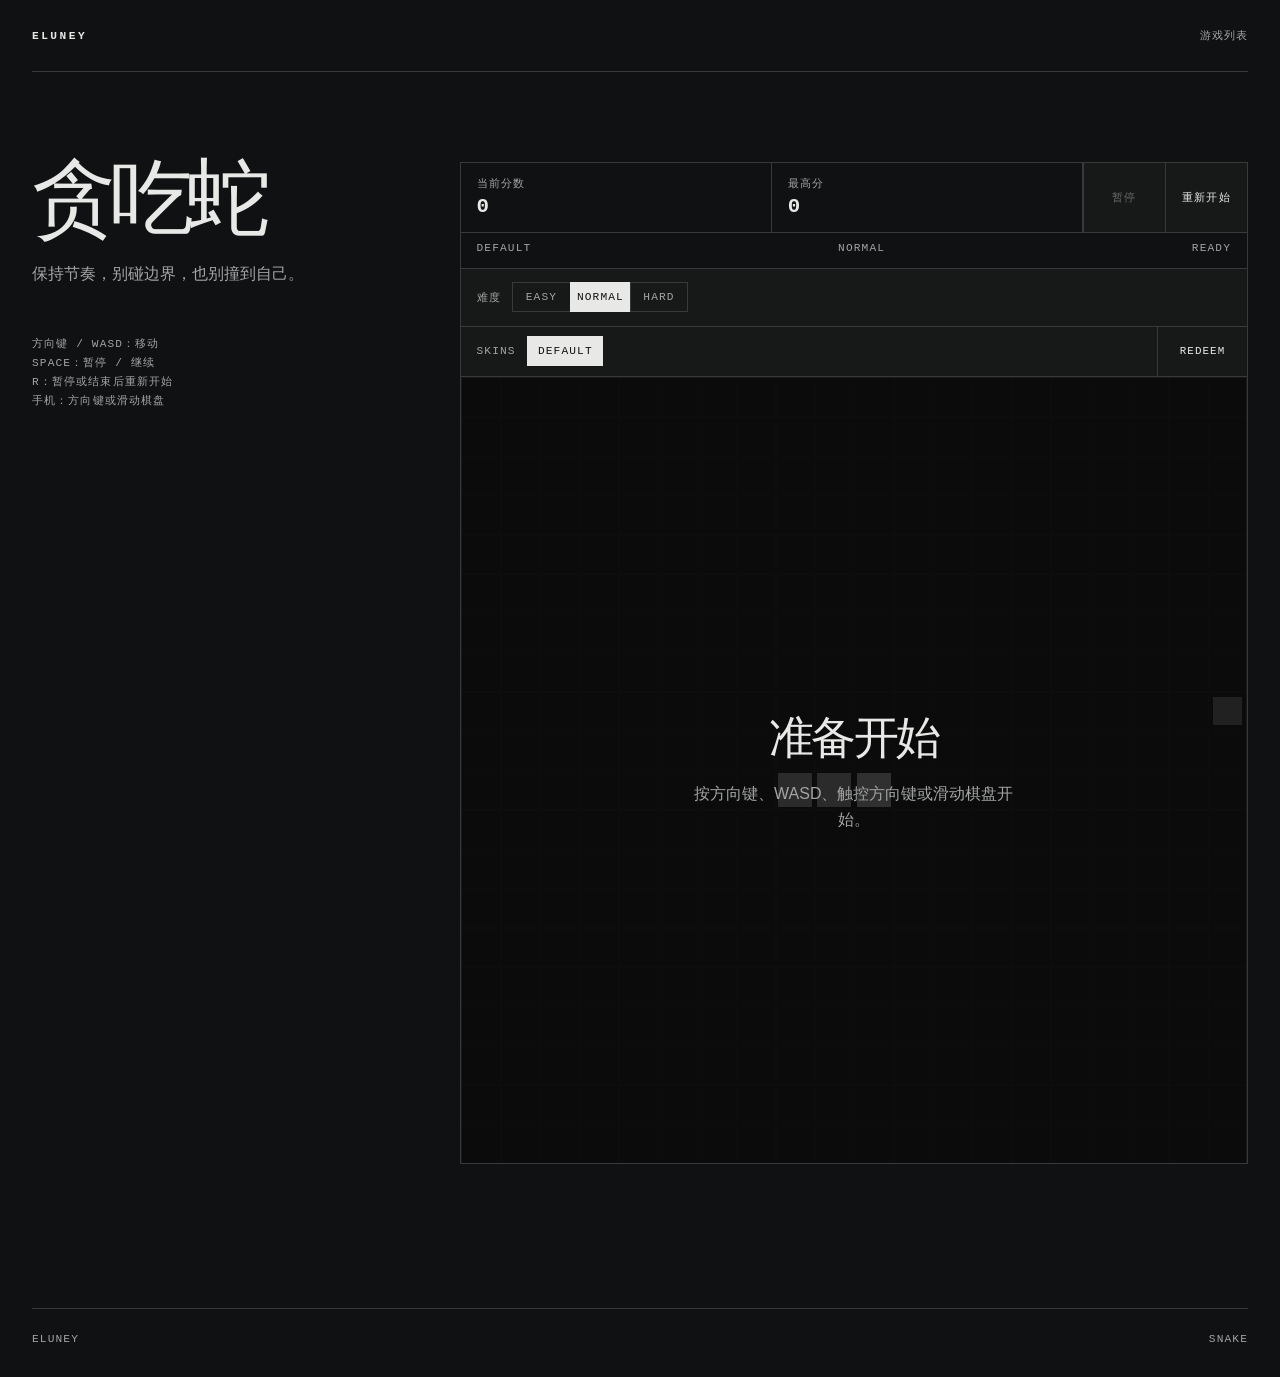
==== games/snake/index.html @ 3e884ba5 "Add Subscriber 001 snake skin" ====
<!doctype html>
<html lang="zh-CN">
<head>
  <meta charset="UTF-8">
  <meta name="viewport" content="width=device-width, initial-scale=1.0">
  <meta name="description" content="ELUNEY 的极简贪吃蛇小游戏。">
  <meta name="theme-color" content="#101112">
  <title>贪吃蛇 - ELUNEY</title>
  <link rel="stylesheet" href="./styles.css">
</head>
<body data-theme="default">
  <div class="shell"><header class="site-header"><a class="wordmark" href="/" aria-label="ELUNEY 首页">ELUNEY</a><a class="back" href="/games/">游戏列表</a></header>
    <main><section class="game-layout" aria-labelledby="game-title"><div class="intro"><h1 id="game-title">贪吃蛇</h1><p class="description">保持节奏，别碰边界，也别撞到自己。</p><p class="hint">方向键 / WASD：移动<br>Space：暂停 / 继续<br>R：暂停或结束后重新开始<br>手机：方向键或滑动棋盘</p></div>
      <div class="play-area"><div class="scoreboard" aria-label="游戏分数"><div class="stat"><span class="label">当前分数</span><strong class="value" id="score">0</strong></div><div class="stat"><span class="label">最高分</span><strong class="value" id="best-score">0</strong></div><div class="action-group"><button class="game-button" id="pause-button" type="button" disabled>暂停</button><button class="game-button" id="restart-button" type="button">重新开始</button></div></div>
        <p class="game-state" role="status" aria-live="polite"><span class="mode-status" id="mode-status" data-mode="default">Default</span><span id="world-status">Normal</span><span id="state-status">Ready</span></p>
        <div class="game-controls" aria-label="游戏设置"><div class="difficulty-group"><span class="control-label">难度</span><div class="difficulty-list" role="group" aria-label="选择难度"><button class="difficulty-button" type="button" data-difficulty="easy" aria-pressed="false">Easy</button><button class="difficulty-button" type="button" data-difficulty="normal" aria-pressed="true">Normal</button><button class="difficulty-button" type="button" data-difficulty="hard" aria-pressed="false">Hard</button></div></div><span class="status-note" id="buff-status"></span></div>
        <div class="skin-controls" aria-label="皮肤设置"><div class="skin-group"><span class="control-label">Skins</span><div class="skin-list" role="group" aria-label="选择皮肤"><button class="skin-button" type="button" data-skin="default" aria-pressed="true">Default</button><button class="skin-button" type="button" data-skin="creator" aria-pressed="false" hidden>Creator</button><button class="skin-button" type="button" data-skin="subscriber-001" aria-pressed="false" hidden>Subscriber 001</button></div></div><button class="redeem-button" id="redeem-button" type="button">Redeem</button></div>
        <div class="board-wrap" id="board-wrap"><canvas id="board" width="600" height="600" role="img" aria-label="贪吃蛇游戏区域"></canvas><div class="pause-overlay" id="pause-overlay" hidden><strong>Paused</strong><span>Space / 继续</span></div><div class="message" id="message"><div class="message-copy"><h2 class="message-title" id="message-title">准备开始</h2><p class="message-text" id="message-text">按方向键、WASD、触控方向键或滑动棋盘开始。</p><div class="game-over-stats" id="game-over-stats" hidden><div class="game-over-stat"><span>Score</span><strong id="final-score">0</strong></div><div class="game-over-stat"><span>Best</span><strong id="final-best">0</strong></div><div class="game-over-stat"><span>Length</span><strong id="final-length">3</strong></div><div class="game-over-stat"><span>Time</span><strong id="final-time">00:00</strong></div></div><p class="outside-note" id="outside-note" hidden>Outside discovered</p></div></div></div>
        <div class="touch-controls" aria-label="触控方向键"><p class="touch-title">方向控制</p><div class="direction-grid"><button class="direction up" type="button" data-direction="up" aria-label="向上">↑</button><button class="direction left" type="button" data-direction="left" aria-label="向左">←</button><button class="direction down" type="button" data-direction="down" aria-label="向下">↓</button><button class="direction right" type="button" data-direction="right" aria-label="向右">→</button></div></div>
      </div></section></main><footer class="site-footer"><p class="footer-copy">ELUNEY</p><p class="footer-copy">Snake</p></footer></div>
  <div class="modal" id="verification-modal" hidden><section class="dialog" role="dialog" aria-modal="true" aria-labelledby="verification-title"><header class="dialog-header"><p class="dialog-label">Access check</p><button class="dialog-close" id="dialog-close" type="button">关闭</button></header><div class="dialog-body"><h2 class="dialog-title" id="verification-title">验证</h2><p class="dialog-copy">输入访问口令以继续。</p><form id="verification-form"><label class="code-label" for="code-input">口令</label><input class="code-input" id="code-input" type="text" autocomplete="off" autocapitalize="off" spellcheck="false" placeholder="输入内容"><p class="dialog-error" id="dialog-error" role="alert"></p><div class="dialog-actions"><button class="dialog-button" type="submit">确认</button></div></form></div></section></div>
  <div class="modal" id="redeem-modal" hidden><section class="dialog" role="dialog" aria-modal="true" aria-labelledby="redeem-title"><header class="dialog-header"><p class="dialog-label">Redeem</p><button class="dialog-close" id="redeem-close" type="button">关闭</button></header><div class="dialog-body"><h2 class="dialog-title" id="redeem-title">兑换</h2><p class="dialog-copy">输入一段兑换内容。</p><form id="redeem-form"><label class="code-label" for="redeem-input">Code</label><input class="code-input" id="redeem-input" type="text" autocomplete="off" autocapitalize="off" spellcheck="false" placeholder="输入内容"><p class="dialog-error" id="redeem-error" role="alert"></p><div class="dialog-actions"><button class="dialog-button" type="submit">确认</button></div></form></div></section></div>
  <script type="module" src="./main.js"></script>
</body>
</html>
---- games/snake/styles.css ----
:root{color-scheme:dark;--ink:#e8e9e7;--muted:#a2a5a4;--line:#383a3a;--paper:#101112;--panel:#171919;--panel-hover:#202222;--board:#0b0c0c;--sans:"Helvetica Neue",Helvetica,Arial,"PingFang SC","Microsoft YaHei",sans-serif;--mono:"SFMono-Regular",Consolas,"Liberation Mono",monospace}
[data-theme="creator"]{--line:#4d5050;--panel:#191b1b}[data-theme="subscriber-001"]{--line:#604547;--panel:#1a1717;--panel-hover:#241b1b;--muted:#aaa1a1}[data-theme="outside"]{--line:#494c4b;--panel:#141616;--muted:#979b99}
*{box-sizing:border-box}html{background:var(--paper)}body{min-width:320px;margin:0;background:var(--paper);color:var(--ink);font-family:var(--sans);-webkit-font-smoothing:antialiased;text-rendering:optimizeLegibility}body.modal-open{overflow:hidden}button,input{font:inherit;border-radius:0}a{color:inherit;text-decoration:none}.shell{width:min(1240px,calc(100% - 64px));margin:0 auto}.site-header{display:flex;align-items:center;justify-content:space-between;height:72px;border-bottom:1px solid var(--line)}.wordmark,.back,.label,.value,.hint,.touch-title,.footer-copy,.game-state,.control-label,.difficulty-button,.game-button,.skin-button,.status-note{font-family:var(--mono);font-size:.7rem;letter-spacing:.1em;text-transform:uppercase}.wordmark{font-weight:600;letter-spacing:.22em}.back,.hint,.touch-title,.footer-copy,.label,.control-label,.status-note{color:var(--muted)}.back:hover{color:var(--ink)}button:focus-visible,input:focus-visible,a:focus-visible{outline:2px solid var(--ink);outline-offset:4px}main{padding:clamp(3.5rem,7vw,6.5rem) 0 4rem}.game-layout{display:grid;grid-template-columns:minmax(220px,.6fr) minmax(0,1.4fr);gap:clamp(2.5rem,7vw,8rem);align-items:start}.intro{position:sticky;top:2rem}h1{margin:0;font-size:clamp(3.1rem,6.6vw,6.5rem);font-weight:500;letter-spacing:-.075em;line-height:.87}.description{max-width:19rem;margin:1.6rem 0 0;color:var(--muted);font-size:1rem;line-height:1.65}.hint{max-width:22rem;margin:3rem 0 0;line-height:1.7}.play-area{min-width:0}
.scoreboard{display:grid;grid-template-columns:1fr 1fr auto;border:1px solid var(--line);border-bottom:0}.stat{min-width:0;padding:.85rem 1rem;border-right:1px solid var(--line)}.label{display:block;margin-bottom:.25rem}.value{display:block;font-size:1.3rem;font-weight:600;letter-spacing:.03em}.action-group{display:grid;grid-template-columns:repeat(2,auto)}.game-button,.skin-button{min-width:82px;border:0;border-left:1px solid var(--line);background:var(--panel);color:var(--ink);cursor:pointer;transition:background-color 160ms ease,transform 160ms ease}.game-button:hover,.direction:hover,.difficulty-button:hover:not(:disabled),.skin-button:hover:not(:disabled),.redeem-button:hover:not(:disabled){background:var(--panel-hover)}button:active:not(:disabled){transform:translateY(1px)}button:disabled{color:#686b6a;cursor:not-allowed}.game-state{display:flex;justify-content:space-between;gap:1rem;min-height:36px;margin:0;padding:.55rem 1rem;border:1px solid var(--line);border-bottom:0;color:var(--muted)}.mode-status[data-mode="cheat"],.mode-status[data-mode="creator"]{color:var(--ink)}
.mode-status[data-mode="subscriber-001"]{color:#ebc8c8}
.game-controls{display:grid;grid-template-columns:1fr auto;gap:1rem;align-items:center;min-height:58px;padding:.75rem 1rem;border:1px solid var(--line);border-bottom:0;background:var(--panel)}.difficulty-group,.skin-group{display:flex;align-items:center;gap:.7rem}.difficulty-list,.skin-list{display:flex}.difficulty-button{min-width:58px;height:30px;border:1px solid var(--line);border-right:0;background:transparent;color:var(--muted);cursor:pointer}.difficulty-button:last-child{border-right:1px solid var(--line)}.difficulty-button[aria-pressed="true"],.skin-button[aria-pressed="true"]{background:var(--ink);border-color:var(--ink);color:var(--paper)}.skin-controls{display:flex;align-items:stretch;min-height:50px;border:1px solid var(--line);border-bottom:0;background:var(--panel)}.skin-group{flex:1;padding:.6rem 1rem}.skin-button{min-width:76px;min-height:30px;border:1px solid var(--line);border-right:0;background:transparent}.skin-button:last-child{border-right:1px solid var(--line)}.redeem-button{min-width:90px;border:0;border-left:1px solid var(--line);background:var(--panel);color:var(--ink);cursor:pointer;font-family:var(--mono);font-size:.68rem;letter-spacing:.1em;text-transform:uppercase}
.board-wrap{position:relative;width:100%;overflow:hidden;border:1px solid var(--line);background:var(--board);touch-action:none}canvas{display:block;width:100%;height:auto;aspect-ratio:1;image-rendering:pixelated}.message{position:absolute;inset:0;display:grid;place-items:center;padding:2rem;background:rgb(11 12 12 / .83);text-align:center}.message[hidden],.pause-overlay[hidden],.game-over-stats[hidden]{display:none}.message-copy{max-width:20rem}.message-title{margin:0;font-size:clamp(1.7rem,4vw,2.8rem);font-weight:500;letter-spacing:-.055em}.message-text{margin:.8rem 0 0;color:var(--muted);line-height:1.6}.game-over-stats{display:grid;grid-template-columns:1fr 1fr;gap:1px;margin:1.35rem auto 0;border:1px solid var(--line);background:var(--line);text-align:left}.game-over-stat{min-width:92px;padding:.7rem .8rem;background:var(--panel)}.game-over-stat span{display:block;color:var(--muted);font-family:var(--mono);font-size:.61rem;letter-spacing:.1em;text-transform:uppercase}.game-over-stat strong{display:block;margin-top:.25rem;font-family:var(--mono);font-size:.92rem;font-weight:500;letter-spacing:.05em}.outside-note{margin:1rem 0 0;color:var(--muted);font-family:var(--mono);font-size:.62rem;letter-spacing:.1em;text-transform:uppercase}.pause-overlay{position:absolute;top:1rem;left:1rem;z-index:2;padding:.65rem .75rem;border:1px solid var(--line);background:var(--panel)}.pause-overlay strong,.pause-overlay span{display:block;font-family:var(--mono);letter-spacing:.1em;text-transform:uppercase}.pause-overlay strong{font-size:.78rem}.pause-overlay span{margin-top:.35rem;color:var(--muted);font-size:.6rem}
.touch-controls{display:grid;justify-content:center;gap:.85rem;margin-top:1.5rem}.touch-title{margin:0;text-align:center}.direction-grid{display:grid;grid-template-columns:repeat(3,58px);gap:6px}.direction{display:grid;width:58px;height:50px;place-items:center;border:1px solid var(--line);background:var(--panel);color:var(--ink);cursor:pointer;font-family:var(--mono);font-size:1.2rem;transition:background-color 160ms ease,transform 160ms ease;-webkit-tap-highlight-color:transparent}.direction.up{grid-column:2}.direction.left{grid-column:1;grid-row:2}.direction.down{grid-column:2;grid-row:2}.direction.right{grid-column:3;grid-row:2}.site-footer{display:flex;justify-content:space-between;gap:1rem;margin-top:5rem;padding:1.5rem 0 2rem;border-top:1px solid var(--line)}.footer-copy{margin:0}
.modal{position:fixed;z-index:10;inset:0;display:grid;place-items:center;padding:1.5rem;background:rgb(11 12 12 / .78);backdrop-filter:blur(5px);-webkit-backdrop-filter:blur(5px)}.modal[hidden]{display:none}.dialog{width:min(100%,430px);border:1px solid var(--ink);background:var(--panel);box-shadow:0 24px 64px rgb(0 0 0 / .32)}.dialog-header{display:flex;align-items:center;justify-content:space-between;min-height:52px;padding:0 1rem;border-bottom:1px solid var(--line)}.dialog-label,.code-label{margin:0;color:var(--muted);font-family:var(--mono);font-size:.66rem;letter-spacing:.12em;text-transform:uppercase}.dialog-close{padding:.35rem 0 .35rem .8rem;border:0;background:transparent;color:var(--muted);cursor:pointer;font-family:var(--mono);font-size:.66rem;letter-spacing:.08em;text-transform:uppercase}.dialog-close:hover{color:var(--ink)}.dialog-body{padding:1.5rem}.dialog-title{margin:0;font-size:1.55rem;font-weight:500;letter-spacing:-.05em}.dialog-copy{margin:.65rem 0 1.4rem;color:var(--muted);line-height:1.6}.code-label{display:block;margin-bottom:.55rem}.code-input{width:100%;height:46px;padding:0 .8rem;border:1px solid var(--line);background:var(--board);color:var(--ink);font-family:var(--mono);font-size:1rem}.code-input::placeholder{color:#686b6a}.dialog-error{min-height:1.25rem;margin:.6rem 0 0;color:var(--muted);font-size:.85rem}.dialog-actions{display:flex;justify-content:flex-end;margin-top:1.25rem}.dialog-button{min-width:92px;min-height:42px;border:1px solid var(--ink);background:var(--ink);color:var(--paper);cursor:pointer;font-family:var(--mono);font-size:.68rem;font-weight:600;letter-spacing:.1em;text-transform:uppercase}
@media(min-width:761px){.touch-controls{display:none}}@media(max-width:760px){.shell{width:min(100% - 32px,1240px)}.site-header{height:64px}main{padding-top:3.5rem}.game-layout{grid-template-columns:1fr;gap:2.6rem}.intro{position:static}.description{margin-top:1.25rem}.hint{margin-top:1.5rem}.stat{padding:.75rem}.action-group{grid-template-columns:1fr}.game-button{min-width:74px;min-height:38px;border-bottom:1px solid var(--line)}.game-button:last-child{border-bottom:0}.game-controls{grid-template-columns:1fr;align-items:start}.skin-controls{align-items:stretch}.skin-group{flex-wrap:wrap}.site-footer{margin-top:3.5rem}.dialog-body{padding:1.25rem}}@media(prefers-reduced-motion:reduce){button,.direction{transition:none}.modal{backdrop-filter:none;-webkit-backdrop-filter:none}}
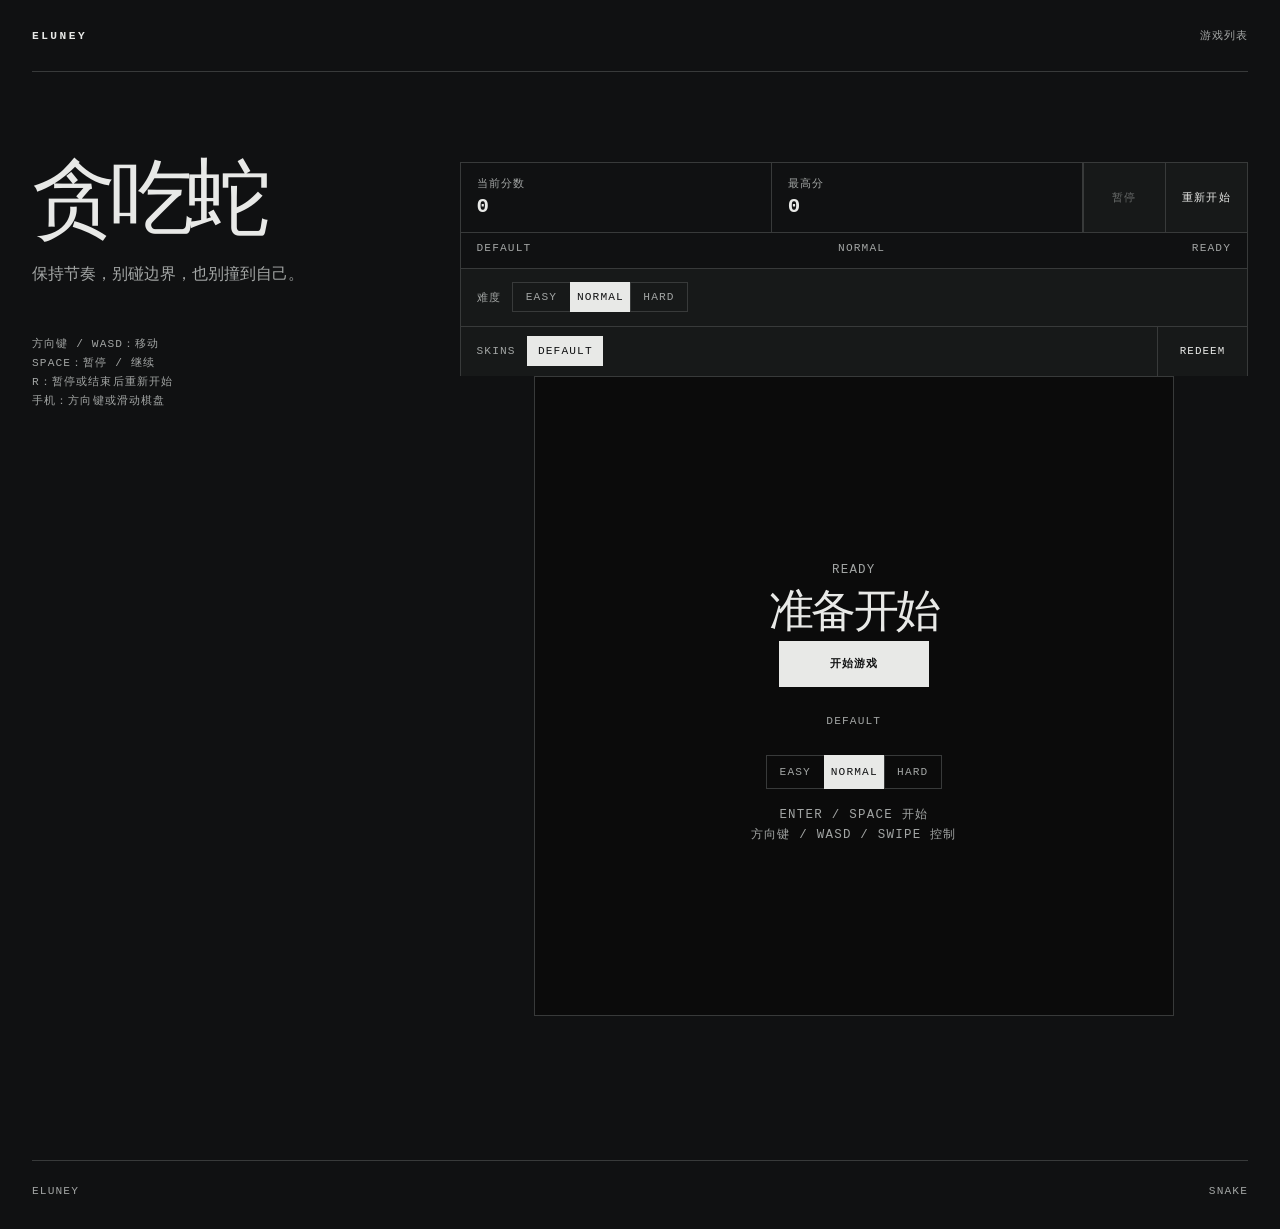
==== commit cebf6699: "Add responsive snake rendering layout" ====
--- a/games/snake/index.html
+++ b/games/snake/index.html
@@ -15,7 +15,7 @@
         <p class="game-state" role="status" aria-live="polite"><span class="mode-status" id="mode-status" data-mode="default">Default</span><span id="world-status">Normal</span><span id="state-status">Ready</span></p>
         <div class="game-controls" aria-label="游戏设置"><div class="difficulty-group"><span class="control-label">难度</span><div class="difficulty-list" role="group" aria-label="选择难度"><button class="difficulty-button" type="button" data-difficulty="easy" aria-pressed="false">Easy</button><button class="difficulty-button" type="button" data-difficulty="normal" aria-pressed="true">Normal</button><button class="difficulty-button" type="button" data-difficulty="hard" aria-pressed="false">Hard</button></div></div><span class="status-note" id="buff-status"></span></div>
         <div class="skin-controls" aria-label="皮肤设置"><div class="skin-group"><span class="control-label">Skins</span><div class="skin-list" role="group" aria-label="选择皮肤"><button class="skin-button" type="button" data-skin="default" aria-pressed="true">Default</button><button class="skin-button" type="button" data-skin="creator" aria-pressed="false" hidden>Creator</button><button class="skin-button" type="button" data-skin="subscriber-001" aria-pressed="false" hidden>Subscriber 001</button></div></div><button class="redeem-button" id="redeem-button" type="button">Redeem</button></div>
-        <div class="board-wrap" id="board-wrap"><canvas id="board" width="600" height="600" role="img" aria-label="贪吃蛇游戏区域"></canvas><div class="pause-overlay" id="pause-overlay" hidden><strong>Paused</strong><span>Space / 继续</span></div><div class="message" id="message"><div class="message-copy"><h2 class="message-title" id="message-title">准备开始</h2><p class="message-text" id="message-text">按方向键、WASD、触控方向键或滑动棋盘开始。</p><div class="game-over-stats" id="game-over-stats" hidden><div class="game-over-stat"><span>Score</span><strong id="final-score">0</strong></div><div class="game-over-stat"><span>Best</span><strong id="final-best">0</strong></div><div class="game-over-stat"><span>Length</span><strong id="final-length">3</strong></div><div class="game-over-stat"><span>Time</span><strong id="final-time">00:00</strong></div></div><p class="outside-note" id="outside-note" hidden>Outside discovered</p></div></div></div>
+        <div class="viewport-stage"><div class="board-wrap" id="board-wrap"><canvas id="board" width="600" height="600" role="img" aria-label="贪吃蛇游戏区域"></canvas><div class="start-screen" id="start-screen"><div class="start-copy"><p class="start-eyebrow">Ready</p><h2>准备开始</h2><button class="start-button" id="start-button" type="button">开始游戏</button><div class="start-skin"><img id="start-skin-preview" alt="当前皮肤预览" hidden><span class="start-skin-name" id="start-skin-name">Default</span></div><div class="start-difficulties" role="group" aria-label="开始前选择难度"><button class="difficulty-button" type="button" data-difficulty="easy">Easy</button><button class="difficulty-button" type="button" data-difficulty="normal">Normal</button><button class="difficulty-button" type="button" data-difficulty="hard">Hard</button></div><p>Enter / Space 开始<br>方向键 / WASD / Swipe 控制</p></div></div><div class="pause-overlay" id="pause-overlay" hidden><strong>Paused</strong><span>Space / 继续</span></div><div class="message" id="message" hidden><div class="message-copy"><h2 class="message-title" id="message-title">本局结束</h2><p class="message-text" id="message-text">按 R 或重新开始。</p><div class="game-over-stats" id="game-over-stats" hidden><div class="game-over-stat"><span>Score</span><strong id="final-score">0</strong></div><div class="game-over-stat"><span>Best</span><strong id="final-best">0</strong></div><div class="game-over-stat"><span>Length</span><strong id="final-length">3</strong></div><div class="game-over-stat"><span>Time</span><strong id="final-time">00:00</strong></div></div><p class="outside-note" id="outside-note" hidden>Outside discovered</p></div></div></div></div>
         <div class="touch-controls" aria-label="触控方向键"><p class="touch-title">方向控制</p><div class="direction-grid"><button class="direction up" type="button" data-direction="up" aria-label="向上">↑</button><button class="direction left" type="button" data-direction="left" aria-label="向左">←</button><button class="direction down" type="button" data-direction="down" aria-label="向下">↓</button><button class="direction right" type="button" data-direction="right" aria-label="向右">→</button></div></div>
       </div></section></main><footer class="site-footer"><p class="footer-copy">ELUNEY</p><p class="footer-copy">Snake</p></footer></div>
   <div class="modal" id="verification-modal" hidden><section class="dialog" role="dialog" aria-modal="true" aria-labelledby="verification-title"><header class="dialog-header"><p class="dialog-label">Access check</p><button class="dialog-close" id="dialog-close" type="button">关闭</button></header><div class="dialog-body"><h2 class="dialog-title" id="verification-title">验证</h2><p class="dialog-copy">输入访问口令以继续。</p><form id="verification-form"><label class="code-label" for="code-input">口令</label><input class="code-input" id="code-input" type="text" autocomplete="off" autocapitalize="off" spellcheck="false" placeholder="输入内容"><p class="dialog-error" id="dialog-error" role="alert"></p><div class="dialog-actions"><button class="dialog-button" type="submit">确认</button></div></form></div></section></div>
--- a/games/snake/styles.css
+++ b/games/snake/styles.css
@@ -4,7 +4,7 @@
 .scoreboard{display:grid;grid-template-columns:1fr 1fr auto;border:1px solid var(--line);border-bottom:0}.stat{min-width:0;padding:.85rem 1rem;border-right:1px solid var(--line)}.label{display:block;margin-bottom:.25rem}.value{display:block;font-size:1.3rem;font-weight:600;letter-spacing:.03em}.action-group{display:grid;grid-template-columns:repeat(2,auto)}.game-button,.skin-button{min-width:82px;border:0;border-left:1px solid var(--line);background:var(--panel);color:var(--ink);cursor:pointer;transition:background-color 160ms ease,transform 160ms ease}.game-button:hover,.direction:hover,.difficulty-button:hover:not(:disabled),.skin-button:hover:not(:disabled),.redeem-button:hover:not(:disabled){background:var(--panel-hover)}button:active:not(:disabled){transform:translateY(1px)}button:disabled{color:#686b6a;cursor:not-allowed}.game-state{display:flex;justify-content:space-between;gap:1rem;min-height:36px;margin:0;padding:.55rem 1rem;border:1px solid var(--line);border-bottom:0;color:var(--muted)}.mode-status[data-mode="cheat"],.mode-status[data-mode="creator"]{color:var(--ink)}
 .mode-status[data-mode="subscriber-001"]{color:#ebc8c8}
 .game-controls{display:grid;grid-template-columns:1fr auto;gap:1rem;align-items:center;min-height:58px;padding:.75rem 1rem;border:1px solid var(--line);border-bottom:0;background:var(--panel)}.difficulty-group,.skin-group{display:flex;align-items:center;gap:.7rem}.difficulty-list,.skin-list{display:flex}.difficulty-button{min-width:58px;height:30px;border:1px solid var(--line);border-right:0;background:transparent;color:var(--muted);cursor:pointer}.difficulty-button:last-child{border-right:1px solid var(--line)}.difficulty-button[aria-pressed="true"],.skin-button[aria-pressed="true"]{background:var(--ink);border-color:var(--ink);color:var(--paper)}.skin-controls{display:flex;align-items:stretch;min-height:50px;border:1px solid var(--line);border-bottom:0;background:var(--panel)}.skin-group{flex:1;padding:.6rem 1rem}.skin-button{min-width:76px;min-height:30px;border:1px solid var(--line);border-right:0;background:transparent}.skin-button:last-child{border-right:1px solid var(--line)}.redeem-button{min-width:90px;border:0;border-left:1px solid var(--line);background:var(--panel);color:var(--ink);cursor:pointer;font-family:var(--mono);font-size:.68rem;letter-spacing:.1em;text-transform:uppercase}
-.board-wrap{position:relative;width:100%;overflow:hidden;border:1px solid var(--line);background:var(--board);touch-action:none}canvas{display:block;width:100%;height:auto;aspect-ratio:1;image-rendering:pixelated}.message{position:absolute;inset:0;display:grid;place-items:center;padding:2rem;background:rgb(11 12 12 / .83);text-align:center}.message[hidden],.pause-overlay[hidden],.game-over-stats[hidden]{display:none}.message-copy{max-width:20rem}.message-title{margin:0;font-size:clamp(1.7rem,4vw,2.8rem);font-weight:500;letter-spacing:-.055em}.message-text{margin:.8rem 0 0;color:var(--muted);line-height:1.6}.game-over-stats{display:grid;grid-template-columns:1fr 1fr;gap:1px;margin:1.35rem auto 0;border:1px solid var(--line);background:var(--line);text-align:left}.game-over-stat{min-width:92px;padding:.7rem .8rem;background:var(--panel)}.game-over-stat span{display:block;color:var(--muted);font-family:var(--mono);font-size:.61rem;letter-spacing:.1em;text-transform:uppercase}.game-over-stat strong{display:block;margin-top:.25rem;font-family:var(--mono);font-size:.92rem;font-weight:500;letter-spacing:.05em}.outside-note{margin:1rem 0 0;color:var(--muted);font-family:var(--mono);font-size:.62rem;letter-spacing:.1em;text-transform:uppercase}.pause-overlay{position:absolute;top:1rem;left:1rem;z-index:2;padding:.65rem .75rem;border:1px solid var(--line);background:var(--panel)}.pause-overlay strong,.pause-overlay span{display:block;font-family:var(--mono);letter-spacing:.1em;text-transform:uppercase}.pause-overlay strong{font-size:.78rem}.pause-overlay span{margin-top:.35rem;color:var(--muted);font-size:.6rem}
+.viewport-stage{display:flex;justify-content:center;max-width:100%}.board-wrap{position:relative;width:100%;max-width:100%;overflow:hidden;border:1px solid var(--line);background:var(--board);touch-action:none}canvas{display:block;width:100%;height:auto;aspect-ratio:auto;image-rendering:auto}.start-screen,.message{position:absolute;inset:0;display:grid;place-items:center;padding:2rem;background:rgb(11 12 12 / .83);text-align:center}.start-screen[hidden],.message[hidden],.pause-overlay[hidden],.game-over-stats[hidden]{display:none}.start-copy,.message-copy{max-width:20rem}.start-eyebrow,.start-skin-name,.start-copy p{font-family:var(--mono);letter-spacing:.1em;text-transform:uppercase}.start-eyebrow{margin:0 0 .8rem;color:var(--muted);font-size:.66rem}.start-copy h2,.message-title{margin:0;font-size:clamp(1.7rem,4vw,2.8rem);font-weight:500;letter-spacing:-.055em}.start-skin{display:flex;align-items:center;justify-content:center;gap:.7rem;min-height:36px;margin:1rem 0;color:var(--muted)}.start-skin img{width:38px;height:38px;object-fit:contain}.start-skin-name{font-size:.7rem}.start-difficulties{display:flex;justify-content:center;margin:0 0 1rem}.start-difficulties .difficulty-button{height:34px}.start-button{min-width:150px;min-height:46px;border:1px solid var(--ink);background:var(--ink);color:var(--paper);cursor:pointer;font-family:var(--mono);font-size:.7rem;font-weight:600;letter-spacing:.1em;text-transform:uppercase}.start-copy p,.message-text{margin:.9rem 0 0;color:var(--muted);line-height:1.65;font-size:.78rem}.game-over-stats{display:grid;grid-template-columns:1fr 1fr;gap:1px;margin:1.35rem auto 0;border:1px solid var(--line);background:var(--line);text-align:left}.game-over-stat{min-width:92px;padding:.7rem .8rem;background:var(--panel)}.game-over-stat span{display:block;color:var(--muted);font-family:var(--mono);font-size:.61rem;letter-spacing:.1em;text-transform:uppercase}.game-over-stat strong{display:block;margin-top:.25rem;font-family:var(--mono);font-size:.92rem;font-weight:500;letter-spacing:.05em}.outside-note{margin:1rem 0 0;color:var(--muted);font-family:var(--mono);font-size:.62rem;letter-spacing:.1em;text-transform:uppercase}.pause-overlay{position:absolute;top:1rem;left:1rem;z-index:2;padding:.65rem .75rem;border:1px solid var(--line);background:var(--panel)}.pause-overlay strong,.pause-overlay span{display:block;font-family:var(--mono);letter-spacing:.1em;text-transform:uppercase}.pause-overlay strong{font-size:.78rem}.pause-overlay span{margin-top:.35rem;color:var(--muted);font-size:.6rem}
 .touch-controls{display:grid;justify-content:center;gap:.85rem;margin-top:1.5rem}.touch-title{margin:0;text-align:center}.direction-grid{display:grid;grid-template-columns:repeat(3,58px);gap:6px}.direction{display:grid;width:58px;height:50px;place-items:center;border:1px solid var(--line);background:var(--panel);color:var(--ink);cursor:pointer;font-family:var(--mono);font-size:1.2rem;transition:background-color 160ms ease,transform 160ms ease;-webkit-tap-highlight-color:transparent}.direction.up{grid-column:2}.direction.left{grid-column:1;grid-row:2}.direction.down{grid-column:2;grid-row:2}.direction.right{grid-column:3;grid-row:2}.site-footer{display:flex;justify-content:space-between;gap:1rem;margin-top:5rem;padding:1.5rem 0 2rem;border-top:1px solid var(--line)}.footer-copy{margin:0}
 .modal{position:fixed;z-index:10;inset:0;display:grid;place-items:center;padding:1.5rem;background:rgb(11 12 12 / .78);backdrop-filter:blur(5px);-webkit-backdrop-filter:blur(5px)}.modal[hidden]{display:none}.dialog{width:min(100%,430px);border:1px solid var(--ink);background:var(--panel);box-shadow:0 24px 64px rgb(0 0 0 / .32)}.dialog-header{display:flex;align-items:center;justify-content:space-between;min-height:52px;padding:0 1rem;border-bottom:1px solid var(--line)}.dialog-label,.code-label{margin:0;color:var(--muted);font-family:var(--mono);font-size:.66rem;letter-spacing:.12em;text-transform:uppercase}.dialog-close{padding:.35rem 0 .35rem .8rem;border:0;background:transparent;color:var(--muted);cursor:pointer;font-family:var(--mono);font-size:.66rem;letter-spacing:.08em;text-transform:uppercase}.dialog-close:hover{color:var(--ink)}.dialog-body{padding:1.5rem}.dialog-title{margin:0;font-size:1.55rem;font-weight:500;letter-spacing:-.05em}.dialog-copy{margin:.65rem 0 1.4rem;color:var(--muted);line-height:1.6}.code-label{display:block;margin-bottom:.55rem}.code-input{width:100%;height:46px;padding:0 .8rem;border:1px solid var(--line);background:var(--board);color:var(--ink);font-family:var(--mono);font-size:1rem}.code-input::placeholder{color:#686b6a}.dialog-error{min-height:1.25rem;margin:.6rem 0 0;color:var(--muted);font-size:.85rem}.dialog-actions{display:flex;justify-content:flex-end;margin-top:1.25rem}.dialog-button{min-width:92px;min-height:42px;border:1px solid var(--ink);background:var(--ink);color:var(--paper);cursor:pointer;font-family:var(--mono);font-size:.68rem;font-weight:600;letter-spacing:.1em;text-transform:uppercase}
 @media(min-width:761px){.touch-controls{display:none}}@media(max-width:760px){.shell{width:min(100% - 32px,1240px)}.site-header{height:64px}main{padding-top:3.5rem}.game-layout{grid-template-columns:1fr;gap:2.6rem}.intro{position:static}.description{margin-top:1.25rem}.hint{margin-top:1.5rem}.stat{padding:.75rem}.action-group{grid-template-columns:1fr}.game-button{min-width:74px;min-height:38px;border-bottom:1px solid var(--line)}.game-button:last-child{border-bottom:0}.game-controls{grid-template-columns:1fr;align-items:start}.skin-controls{align-items:stretch}.skin-group{flex-wrap:wrap}.site-footer{margin-top:3.5rem}.dialog-body{padding:1.25rem}}@media(prefers-reduced-motion:reduce){button,.direction{transition:none}.modal{backdrop-filter:none;-webkit-backdrop-filter:none}}
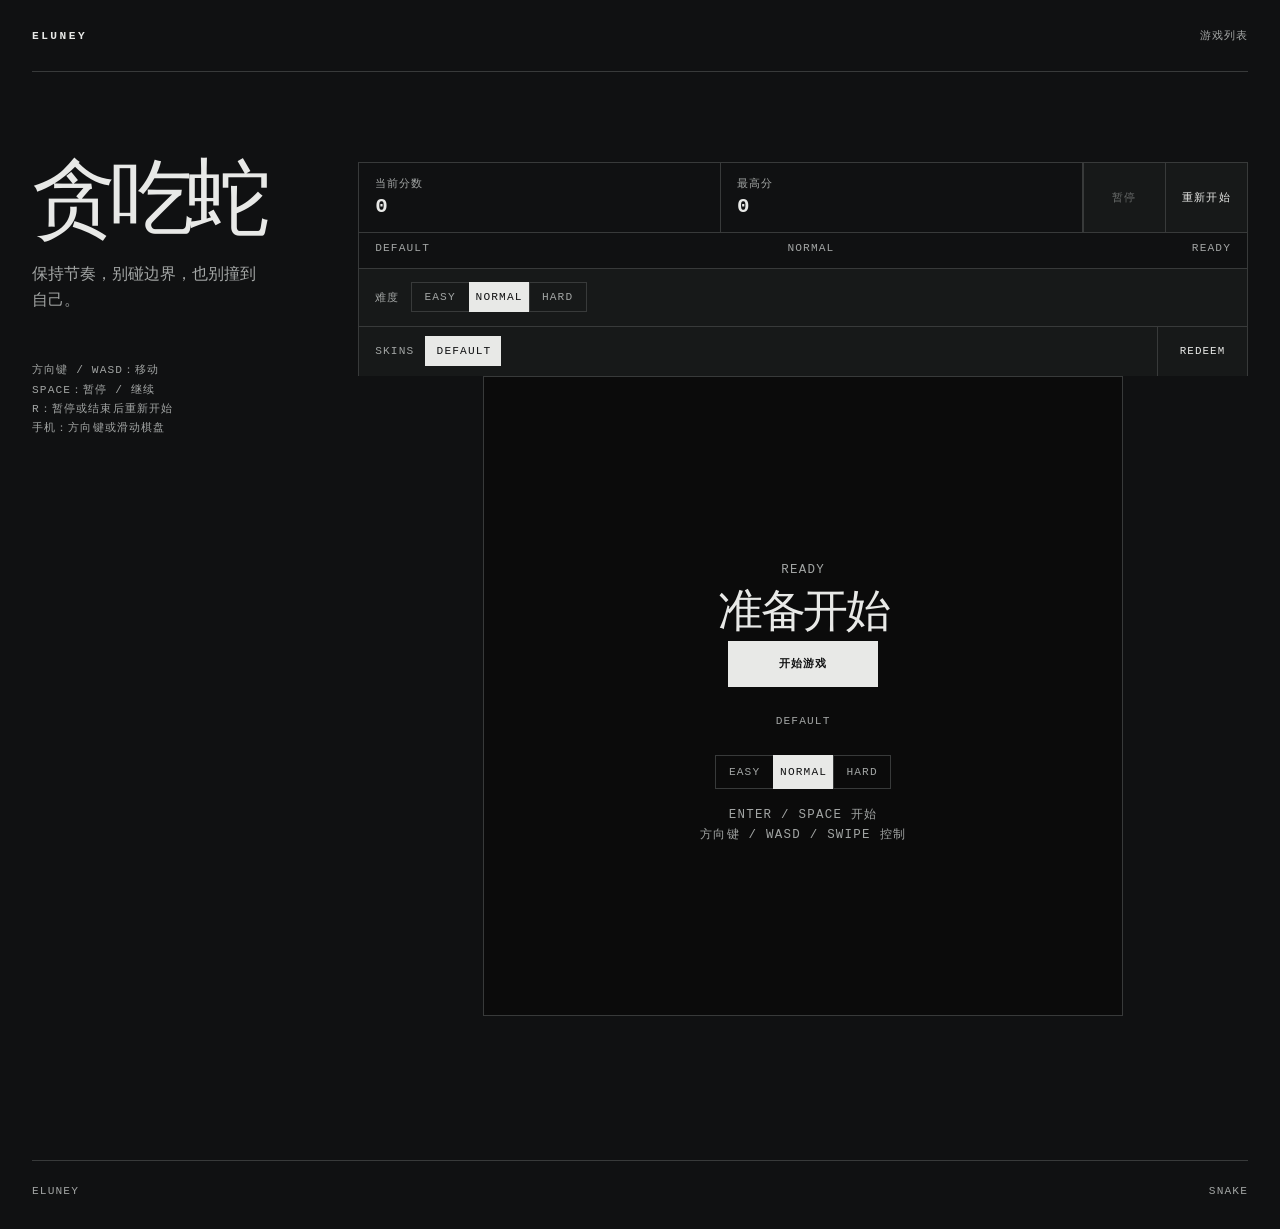
==== commit a4c9251e: "Refine snake input, rendering and mobile controls" ====
--- a/games/snake/index.html
+++ b/games/snake/index.html
@@ -7,6 +7,7 @@
   <meta name="theme-color" content="#101112">
   <title>贪吃蛇 - ELUNEY</title>
   <link rel="stylesheet" href="./styles.css">
+  <link rel="stylesheet" href="./refinements.css">
 </head>
 <body data-theme="default">
   <div class="shell"><header class="site-header"><a class="wordmark" href="/" aria-label="ELUNEY 首页">ELUNEY</a><a class="back" href="/games/">游戏列表</a></header>
@@ -16,7 +17,7 @@
         <div class="game-controls" aria-label="游戏设置"><div class="difficulty-group"><span class="control-label">难度</span><div class="difficulty-list" role="group" aria-label="选择难度"><button class="difficulty-button" type="button" data-difficulty="easy" aria-pressed="false">Easy</button><button class="difficulty-button" type="button" data-difficulty="normal" aria-pressed="true">Normal</button><button class="difficulty-button" type="button" data-difficulty="hard" aria-pressed="false">Hard</button></div></div><span class="status-note" id="buff-status"></span></div>
         <div class="skin-controls" aria-label="皮肤设置"><div class="skin-group"><span class="control-label">Skins</span><div class="skin-list" role="group" aria-label="选择皮肤"><button class="skin-button" type="button" data-skin="default" aria-pressed="true">Default</button><button class="skin-button" type="button" data-skin="creator" aria-pressed="false" hidden>Creator</button><button class="skin-button" type="button" data-skin="subscriber-001" aria-pressed="false" hidden>Subscriber 001</button></div></div><button class="redeem-button" id="redeem-button" type="button">Redeem</button></div>
         <div class="viewport-stage"><div class="board-wrap" id="board-wrap"><canvas id="board" width="600" height="600" role="img" aria-label="贪吃蛇游戏区域"></canvas><div class="start-screen" id="start-screen"><div class="start-copy"><p class="start-eyebrow">Ready</p><h2>准备开始</h2><button class="start-button" id="start-button" type="button">开始游戏</button><div class="start-skin"><img id="start-skin-preview" alt="当前皮肤预览" hidden><span class="start-skin-name" id="start-skin-name">Default</span></div><div class="start-difficulties" role="group" aria-label="开始前选择难度"><button class="difficulty-button" type="button" data-difficulty="easy">Easy</button><button class="difficulty-button" type="button" data-difficulty="normal">Normal</button><button class="difficulty-button" type="button" data-difficulty="hard">Hard</button></div><p>Enter / Space 开始<br>方向键 / WASD / Swipe 控制</p></div></div><div class="pause-overlay" id="pause-overlay" hidden><strong>Paused</strong><span>Space / 继续</span></div><div class="message" id="message" hidden><div class="message-copy"><h2 class="message-title" id="message-title">本局结束</h2><p class="message-text" id="message-text">按 R 或重新开始。</p><div class="game-over-stats" id="game-over-stats" hidden><div class="game-over-stat"><span>Score</span><strong id="final-score">0</strong></div><div class="game-over-stat"><span>Best</span><strong id="final-best">0</strong></div><div class="game-over-stat"><span>Length</span><strong id="final-length">3</strong></div><div class="game-over-stat"><span>Time</span><strong id="final-time">00:00</strong></div></div><p class="outside-note" id="outside-note" hidden>Outside discovered</p></div></div></div></div>
-        <div class="touch-controls" aria-label="触控方向键"><p class="touch-title">方向控制</p><div class="direction-grid"><button class="direction up" type="button" data-direction="up" aria-label="向上">↑</button><button class="direction left" type="button" data-direction="left" aria-label="向左">←</button><button class="direction down" type="button" data-direction="down" aria-label="向下">↓</button><button class="direction right" type="button" data-direction="right" aria-label="向右">→</button></div></div>
+        <div class="touch-controls" aria-label="触控控制器"><div class="direction-grid"><button class="direction up" type="button" data-direction="up" aria-label="向上">↑</button><button class="direction left" type="button" data-direction="left" aria-label="向左">←</button><button class="direction down" type="button" data-direction="down" aria-label="向下">↓</button><button class="direction right" type="button" data-direction="right" aria-label="向右">→</button></div><div class="skill-controls"><button class="skill-button" type="button" data-skill="SKILL_B"><span>BRAKE</span><strong id="brake-status">READY</strong></button><button class="skill-button" type="button" data-skill="SKILL_A"><span>BOOST</span><strong id="boost-status">READY</strong></button></div></div>
       </div></section></main><footer class="site-footer"><p class="footer-copy">ELUNEY</p><p class="footer-copy">Snake</p></footer></div>
   <div class="modal" id="verification-modal" hidden><section class="dialog" role="dialog" aria-modal="true" aria-labelledby="verification-title"><header class="dialog-header"><p class="dialog-label">Access check</p><button class="dialog-close" id="dialog-close" type="button">关闭</button></header><div class="dialog-body"><h2 class="dialog-title" id="verification-title">验证</h2><p class="dialog-copy">输入访问口令以继续。</p><form id="verification-form"><label class="code-label" for="code-input">口令</label><input class="code-input" id="code-input" type="text" autocomplete="off" autocapitalize="off" spellcheck="false" placeholder="输入内容"><p class="dialog-error" id="dialog-error" role="alert"></p><div class="dialog-actions"><button class="dialog-button" type="submit">确认</button></div></form></div></section></div>
   <div class="modal" id="redeem-modal" hidden><section class="dialog" role="dialog" aria-modal="true" aria-labelledby="redeem-title"><header class="dialog-header"><p class="dialog-label">Redeem</p><button class="dialog-close" id="redeem-close" type="button">关闭</button></header><div class="dialog-body"><h2 class="dialog-title" id="redeem-title">兑换</h2><p class="dialog-copy">输入一段兑换内容。</p><form id="redeem-form"><label class="code-label" for="redeem-input">Code</label><input class="code-input" id="redeem-input" type="text" autocomplete="off" autocapitalize="off" spellcheck="false" placeholder="输入内容"><p class="dialog-error" id="redeem-error" role="alert"></p><div class="dialog-actions"><button class="dialog-button" type="submit">确认</button></div></form></div></section></div>
--- a/games/snake/refinements.css
+++ b/games/snake/refinements.css
@@ -0,0 +1,6 @@
+/* Local controls and viewport refinements. */
+.game-layout{grid-template-columns:minmax(190px,.42fr) minmax(0,1.58fr)}
+.pause-overlay{top:50%;left:50%;z-index:3;min-width:150px;padding:.8rem 1rem;text-align:center;transform:translate(-50%,-50%)}
+.touch-controls{grid-template-columns:minmax(174px,1fr) minmax(150px,1fr);align-items:center;justify-items:start;margin-top:1.5rem}.skill-controls{display:flex;justify-content:flex-end;gap:1rem;width:100%}.skill-button{display:grid;width:72px;height:72px;place-content:center;gap:.28rem;border:1px solid var(--line);border-radius:50%;background:var(--panel);color:var(--ink);cursor:pointer;font-family:var(--mono);font-size:.58rem;letter-spacing:.08em;text-align:center;text-transform:uppercase;-webkit-tap-highlight-color:transparent}.skill-button strong{font-size:.58rem;font-weight:500}.skill-button[data-state="active"]{border-color:var(--ink);background:var(--panel-hover)}.skill-button[data-state="cooldown"]{color:var(--muted)}
+@media(max-width:1000px){.game-layout{grid-template-columns:1fr;gap:2.8rem}.intro{position:static}.description{max-width:32rem}.hint{max-width:32rem;margin-top:1.75rem}}
+@media(max-width:760px){.shell{width:min(calc(100% - 32px),1240px)}.touch-controls{grid-template-columns:1fr 1fr;gap:.55rem}.direction-grid{grid-template-columns:repeat(3,52px)}.direction{width:52px;height:48px}.skill-controls{gap:.65rem}.skill-button{width:64px;height:64px}.pause-overlay{min-width:136px}.scoreboard{grid-template-columns:1fr 1fr auto}}
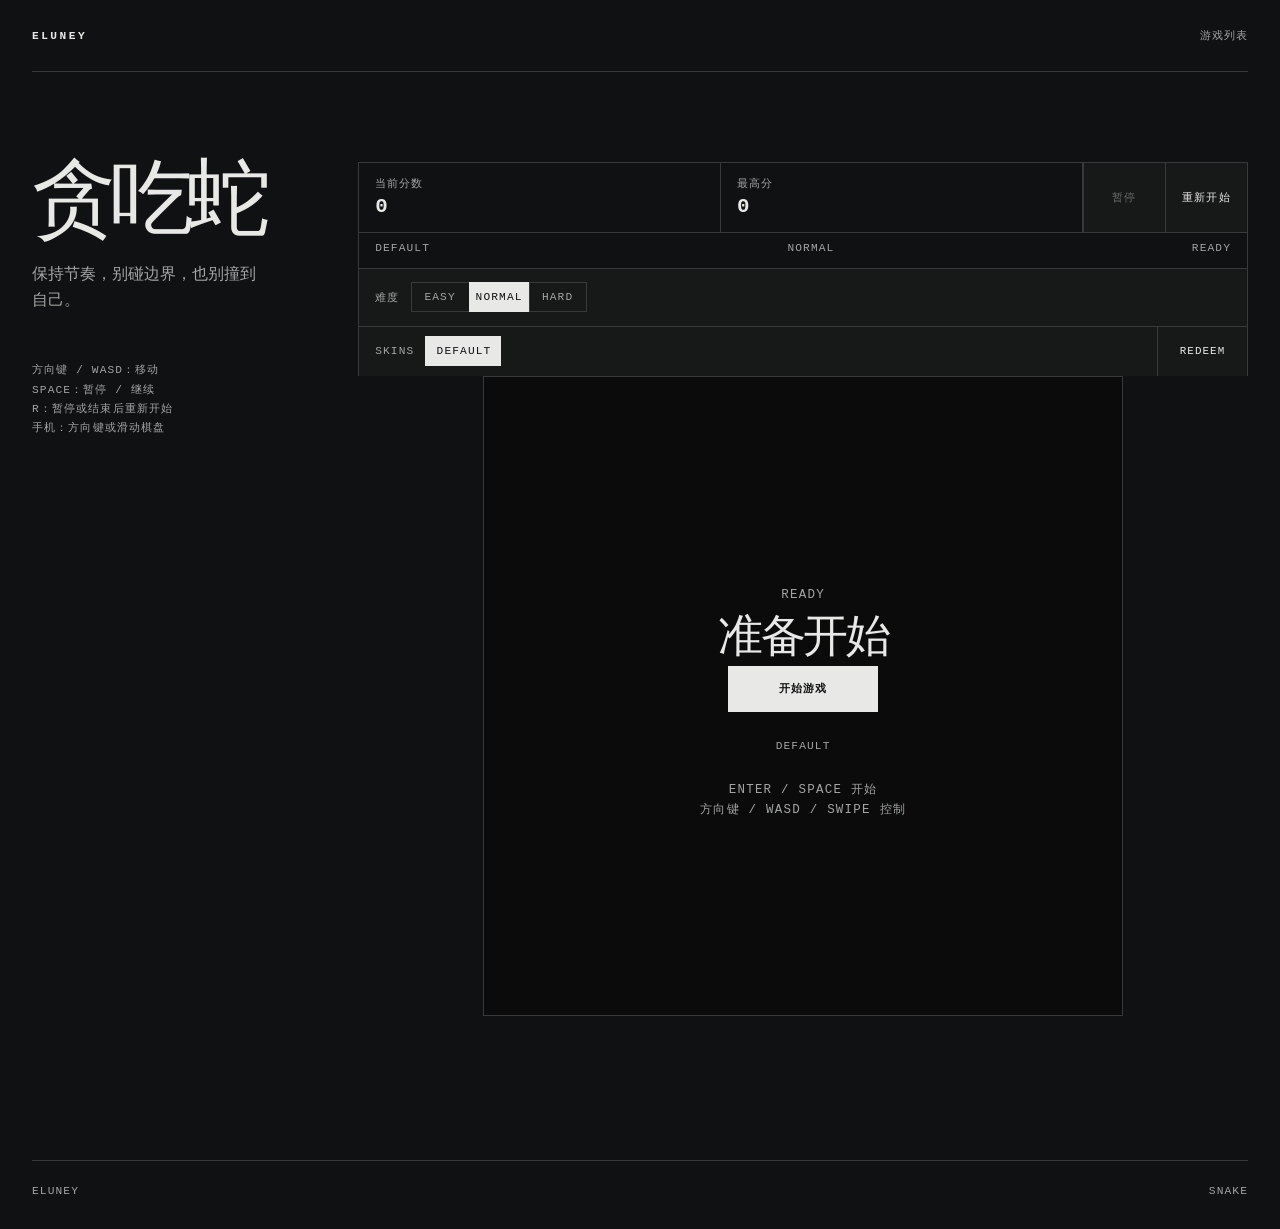
==== commit da788d4e: "Fix snake mobile touch interaction" ====
--- a/games/snake/index.html
+++ b/games/snake/index.html
@@ -6,6 +6,7 @@
   <meta name="description" content="ELUNEY 的极简贪吃蛇小游戏。">
   <meta name="theme-color" content="#101112">
   <title>贪吃蛇 - ELUNEY</title>
+  <link rel="icon" href="data:image/svg+xml,%3Csvg xmlns='http://www.w3.org/2000/svg' viewBox='0 0 16 16'%3E%3Crect width='16' height='16' fill='%23101112'/%3E%3Cpath d='M3 8h10M8 3v10' stroke='%23e8e9e7'/%3E%3C/svg%3E">
   <link rel="stylesheet" href="./styles.css">
   <link rel="stylesheet" href="./refinements.css">
 </head>
--- a/games/snake/refinements.css
+++ b/games/snake/refinements.css
@@ -1,6 +1,7 @@
-/* Local controls and viewport refinements. */
-.game-layout{grid-template-columns:minmax(190px,.42fr) minmax(0,1.58fr)}
-.pause-overlay{top:50%;left:50%;z-index:3;min-width:150px;padding:.8rem 1rem;text-align:center;transform:translate(-50%,-50%)}
-.touch-controls{grid-template-columns:minmax(174px,1fr) minmax(150px,1fr);align-items:center;justify-items:start;margin-top:1.5rem}.skill-controls{display:flex;justify-content:flex-end;gap:1rem;width:100%}.skill-button{display:grid;width:72px;height:72px;place-content:center;gap:.28rem;border:1px solid var(--line);border-radius:50%;background:var(--panel);color:var(--ink);cursor:pointer;font-family:var(--mono);font-size:.58rem;letter-spacing:.08em;text-align:center;text-transform:uppercase;-webkit-tap-highlight-color:transparent}.skill-button strong{font-size:.58rem;font-weight:500}.skill-button[data-state="active"]{border-color:var(--ink);background:var(--panel-hover)}.skill-button[data-state="cooldown"]{color:var(--muted)}
+/* Layer tokens keep visual overlays from becoming accidental touch blockers. */
+:root{--z-world:0;--z-hud:1;--z-controls:2;--z-overlay:3;--z-modal:4}
+body{min-height:100vh;min-height:100dvh}.board-wrap{z-index:var(--z-world);isolation:isolate}.board-wrap canvas{position:relative;z-index:var(--z-world);pointer-events:none}.start-screen,.message{z-index:var(--z-overlay);pointer-events:none}.start-copy,.message-copy,.pause-overlay{pointer-events:auto}.pause-overlay{top:50%;left:50%;z-index:var(--z-overlay);min-width:150px;padding:.8rem 1rem;text-align:center;transform:translate(-50%,-50%)}.modal{z-index:var(--z-modal)}.scoreboard,.game-state,.game-controls,.skin-controls{position:relative;z-index:var(--z-hud)}
+.game-layout{grid-template-columns:minmax(190px,.42fr) minmax(0,1.58fr)}.touch-controls{position:relative;z-index:var(--z-controls);grid-template-columns:minmax(174px,1fr) minmax(150px,1fr);align-items:center;justify-items:start;gap:1rem;margin-top:1.5rem;padding-bottom:max(24px,calc(16px + env(safe-area-inset-bottom)));touch-action:manipulation}.skill-controls{display:flex;justify-content:flex-end;gap:1rem;width:100%}.direction,.skill-button,.difficulty-button,.skin-button,.redeem-button,.game-button,.start-button{touch-action:manipulation}.skill-button{display:grid;width:72px;height:72px;place-content:center;gap:.28rem;border:1px solid var(--line);border-radius:50%;background:var(--panel);color:var(--ink);cursor:pointer;font-family:var(--mono);font-size:.58rem;letter-spacing:.08em;text-align:center;text-transform:uppercase;-webkit-tap-highlight-color:transparent}.skill-button strong{font-size:.58rem;font-weight:500}.skill-button[data-state="active"]{border-color:var(--ink);background:var(--panel-hover)}.skill-button[data-state="cooldown"]{color:var(--muted)}.start-difficulties{display:none}
+[data-debug-ui-hitbox="true"] button,[data-debug-ui-hitbox="true"] .start-copy{outline:1px dashed #d6d8d6;outline-offset:-1px}
 @media(max-width:1000px){.game-layout{grid-template-columns:1fr;gap:2.8rem}.intro{position:static}.description{max-width:32rem}.hint{max-width:32rem;margin-top:1.75rem}}
-@media(max-width:760px){.shell{width:min(calc(100% - 32px),1240px)}.touch-controls{grid-template-columns:1fr 1fr;gap:.55rem}.direction-grid{grid-template-columns:repeat(3,52px)}.direction{width:52px;height:48px}.skill-controls{gap:.65rem}.skill-button{width:64px;height:64px}.pause-overlay{min-width:136px}.scoreboard{grid-template-columns:1fr 1fr auto}}
+@media(max-width:760px){.shell{width:min(calc(100% - 32px),1240px)}.site-header{height:60px}main{padding:2.25rem 0 1.5rem}.game-layout{gap:1.75rem}h1{font-size:clamp(2.7rem,14vw,3.8rem)}.description{margin-top:.9rem;font-size:.92rem}.hint{margin:.9rem 0 0;font-size:.65rem;line-height:1.55}.scoreboard{grid-template-columns:1fr 1fr}.stat{padding:.72rem .8rem}.action-group{grid-column:1 / -1;grid-template-columns:1fr 1fr}.game-button{min-width:0;min-height:44px;border-top:1px solid var(--line);border-bottom:0}.game-button:last-child{border-left:1px solid var(--line)}.game-state{min-height:40px;font-size:.62rem}.game-controls{min-height:0;padding:.65rem .8rem}.difficulty-group{width:100%;justify-content:space-between}.difficulty-button{min-width:58px;height:44px}.skin-controls{min-height:0}.skin-group{gap:.45rem;padding:.5rem .7rem}.skin-list{flex:1}.skin-button{min-width:72px;min-height:44px}.redeem-button{min-width:76px;min-height:44px}.start-button{min-height:48px}.touch-controls{grid-template-columns:1fr 1fr;gap:.55rem;margin-top:1.1rem;padding-bottom:max(40px,calc(24px + env(safe-area-inset-bottom)))}.direction-grid{grid-template-columns:repeat(3,56px);gap:7px}.direction{width:56px;height:52px}.skill-controls{gap:.75rem}.skill-button{width:68px;height:68px}.pause-overlay{min-width:136px}.site-footer{margin-top:1.5rem;padding-bottom:max(2rem,calc(1.5rem + env(safe-area-inset-bottom)))} }
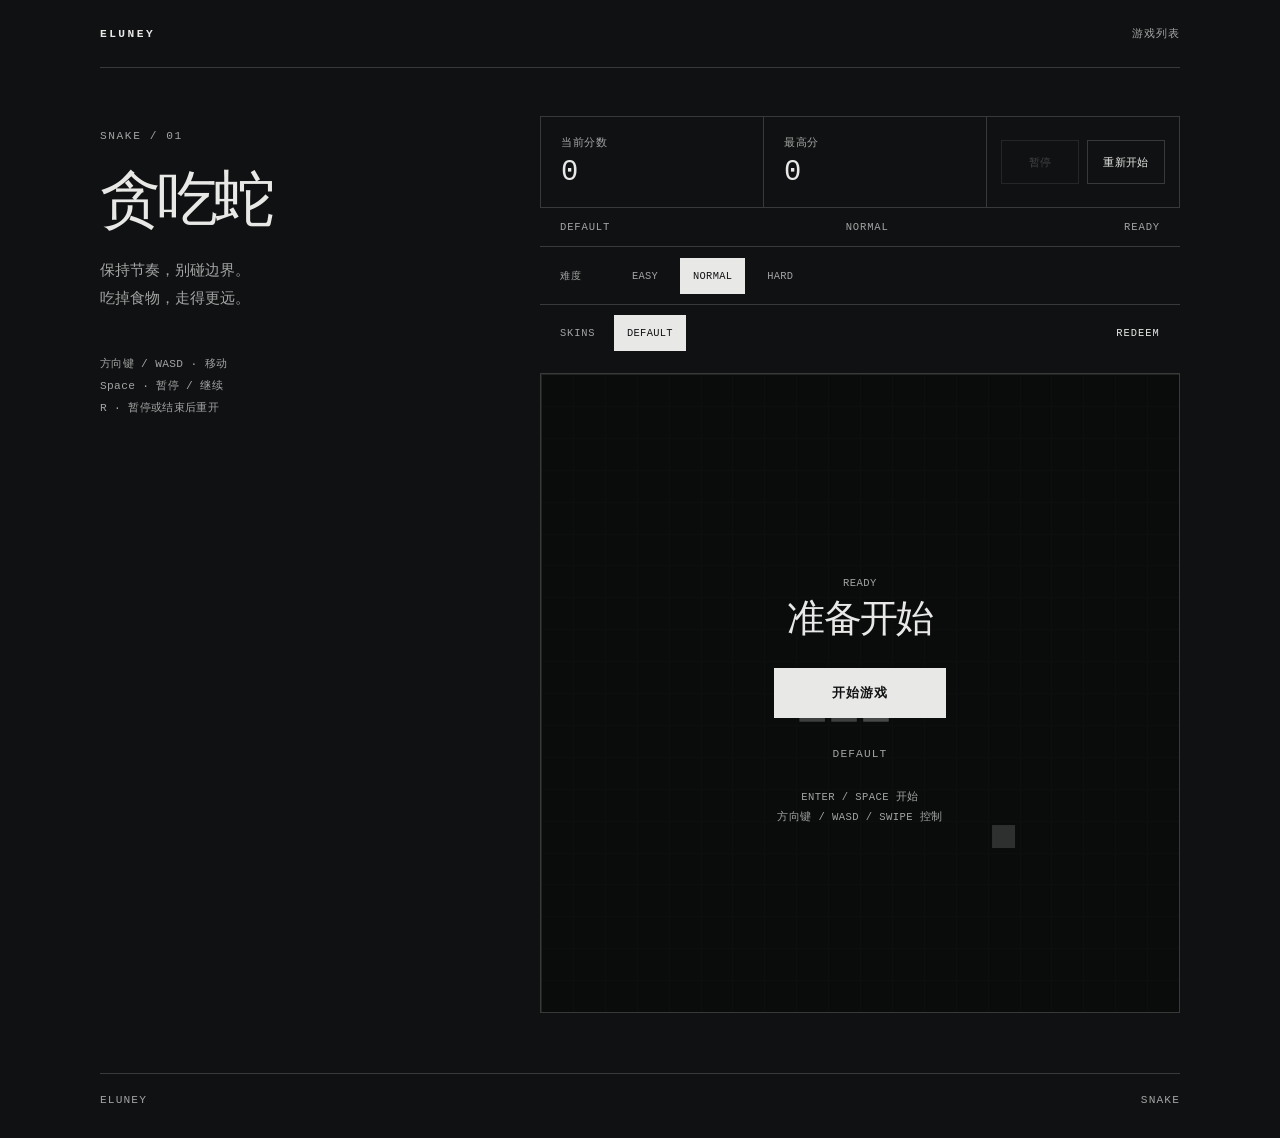
==== commit d41e3d30: "Fix native snake start clicks and refine responsive UI" ====
--- a/games/snake/index.html
+++ b/games/snake/index.html
@@ -2,7 +2,7 @@
 <html lang="zh-CN">
 <head>
   <meta charset="UTF-8">
-  <meta name="viewport" content="width=device-width, initial-scale=1.0">
+  <meta name="viewport" content="width=device-width, initial-scale=1.0, viewport-fit=cover">
   <meta name="description" content="ELUNEY 的极简贪吃蛇小游戏。">
   <meta name="theme-color" content="#101112">
   <title>贪吃蛇 - ELUNEY</title>
@@ -12,13 +12,13 @@
 </head>
 <body data-theme="default">
   <div class="shell"><header class="site-header"><a class="wordmark" href="/" aria-label="ELUNEY 首页">ELUNEY</a><a class="back" href="/games/">游戏列表</a></header>
-    <main><section class="game-layout" aria-labelledby="game-title"><div class="intro"><h1 id="game-title">贪吃蛇</h1><p class="description">保持节奏，别碰边界，也别撞到自己。</p><p class="hint">方向键 / WASD：移动<br>Space：暂停 / 继续<br>R：暂停或结束后重新开始<br>手机：方向键或滑动棋盘</p></div>
+    <main><section class="game-layout" aria-labelledby="game-title"><div class="intro"><p class="intro-kicker">SNAKE / 01</p><h1 id="game-title">贪吃蛇</h1><p class="description">保持节奏，别碰边界。<br>吃掉食物，走得更远。</p><p class="hint"><span class="desktop-hint">方向键 / WASD · 移动<br>Space · 暂停 / 继续<br>R · 暂停或结束后重开</span><span class="mobile-hint">滑动棋盘 / 方向键 · 移动<br>START / PAUSE / CONTINUE · 开始与暂停</span></p></div>
       <div class="play-area"><div class="scoreboard" aria-label="游戏分数"><div class="stat"><span class="label">当前分数</span><strong class="value" id="score">0</strong></div><div class="stat"><span class="label">最高分</span><strong class="value" id="best-score">0</strong></div><div class="action-group"><button class="game-button" id="pause-button" type="button" disabled>暂停</button><button class="game-button" id="restart-button" type="button">重新开始</button></div></div>
         <p class="game-state" role="status" aria-live="polite"><span class="mode-status" id="mode-status" data-mode="default">Default</span><span id="world-status">Normal</span><span id="state-status">Ready</span></p>
         <div class="game-controls" aria-label="游戏设置"><div class="difficulty-group"><span class="control-label">难度</span><div class="difficulty-list" role="group" aria-label="选择难度"><button class="difficulty-button" type="button" data-difficulty="easy" aria-pressed="false">Easy</button><button class="difficulty-button" type="button" data-difficulty="normal" aria-pressed="true">Normal</button><button class="difficulty-button" type="button" data-difficulty="hard" aria-pressed="false">Hard</button></div></div><span class="status-note" id="buff-status"></span></div>
         <div class="skin-controls" aria-label="皮肤设置"><div class="skin-group"><span class="control-label">Skins</span><div class="skin-list" role="group" aria-label="选择皮肤"><button class="skin-button" type="button" data-skin="default" aria-pressed="true">Default</button><button class="skin-button" type="button" data-skin="creator" aria-pressed="false" hidden>Creator</button><button class="skin-button" type="button" data-skin="subscriber-001" aria-pressed="false" hidden>Subscriber 001</button></div></div><button class="redeem-button" id="redeem-button" type="button">Redeem</button></div>
         <div class="viewport-stage"><div class="board-wrap" id="board-wrap"><canvas id="board" width="600" height="600" role="img" aria-label="贪吃蛇游戏区域"></canvas><div class="start-screen" id="start-screen"><div class="start-copy"><p class="start-eyebrow">Ready</p><h2>准备开始</h2><button class="start-button" id="start-button" type="button">开始游戏</button><div class="start-skin"><img id="start-skin-preview" alt="当前皮肤预览" hidden><span class="start-skin-name" id="start-skin-name">Default</span></div><div class="start-difficulties" role="group" aria-label="开始前选择难度"><button class="difficulty-button" type="button" data-difficulty="easy">Easy</button><button class="difficulty-button" type="button" data-difficulty="normal">Normal</button><button class="difficulty-button" type="button" data-difficulty="hard">Hard</button></div><p>Enter / Space 开始<br>方向键 / WASD / Swipe 控制</p></div></div><div class="pause-overlay" id="pause-overlay" hidden><strong>Paused</strong><span>Space / 继续</span></div><div class="message" id="message" hidden><div class="message-copy"><h2 class="message-title" id="message-title">本局结束</h2><p class="message-text" id="message-text">按 R 或重新开始。</p><div class="game-over-stats" id="game-over-stats" hidden><div class="game-over-stat"><span>Score</span><strong id="final-score">0</strong></div><div class="game-over-stat"><span>Best</span><strong id="final-best">0</strong></div><div class="game-over-stat"><span>Length</span><strong id="final-length">3</strong></div><div class="game-over-stat"><span>Time</span><strong id="final-time">00:00</strong></div></div><p class="outside-note" id="outside-note" hidden>Outside discovered</p></div></div></div></div>
-        <div class="touch-controls" aria-label="触控控制器"><div class="direction-grid"><button class="direction up" type="button" data-direction="up" aria-label="向上">↑</button><button class="direction left" type="button" data-direction="left" aria-label="向左">←</button><button class="direction down" type="button" data-direction="down" aria-label="向下">↓</button><button class="direction right" type="button" data-direction="right" aria-label="向右">→</button></div><div class="skill-controls"><button class="skill-button" type="button" data-skill="SKILL_B"><span>BRAKE</span><strong id="brake-status">READY</strong></button><button class="skill-button" type="button" data-skill="SKILL_A"><span>BOOST</span><strong id="boost-status">READY</strong></button></div></div>
+        <div class="touch-controls" aria-label="触控控制器"><div class="direction-grid"><button class="direction up" type="button" data-direction="up" aria-label="向上">↑</button><button class="direction left" type="button" data-direction="left" aria-label="向左">←</button><button class="direction down" type="button" data-direction="down" aria-label="向下">↓</button><button class="direction right" type="button" data-direction="right" aria-label="向右">→</button></div><div class="skill-controls"><button class="func-button" type="button" data-control="BUTTON_FUNC" aria-label="开始"><span id="func-label">START</span></button><button class="skill-button" type="button" data-control="BUTTON_B" aria-label="Brake"><span>BRAKE</span><strong id="brake-status">IDLE</strong></button><button class="skill-button" type="button" data-control="BUTTON_A" aria-label="Boost"><span>BOOST</span><strong id="boost-status">IDLE</strong></button></div></div>
       </div></section></main><footer class="site-footer"><p class="footer-copy">ELUNEY</p><p class="footer-copy">Snake</p></footer></div>
   <div class="modal" id="verification-modal" hidden><section class="dialog" role="dialog" aria-modal="true" aria-labelledby="verification-title"><header class="dialog-header"><p class="dialog-label">Access check</p><button class="dialog-close" id="dialog-close" type="button">关闭</button></header><div class="dialog-body"><h2 class="dialog-title" id="verification-title">验证</h2><p class="dialog-copy">输入访问口令以继续。</p><form id="verification-form"><label class="code-label" for="code-input">口令</label><input class="code-input" id="code-input" type="text" autocomplete="off" autocapitalize="off" spellcheck="false" placeholder="输入内容"><p class="dialog-error" id="dialog-error" role="alert"></p><div class="dialog-actions"><button class="dialog-button" type="submit">确认</button></div></form></div></section></div>
   <div class="modal" id="redeem-modal" hidden><section class="dialog" role="dialog" aria-modal="true" aria-labelledby="redeem-title"><header class="dialog-header"><p class="dialog-label">Redeem</p><button class="dialog-close" id="redeem-close" type="button">关闭</button></header><div class="dialog-body"><h2 class="dialog-title" id="redeem-title">兑换</h2><p class="dialog-copy">输入一段兑换内容。</p><form id="redeem-form"><label class="code-label" for="redeem-input">Code</label><input class="code-input" id="redeem-input" type="text" autocomplete="off" autocapitalize="off" spellcheck="false" placeholder="输入内容"><p class="dialog-error" id="redeem-error" role="alert"></p><div class="dialog-actions"><button class="dialog-button" type="submit">确认</button></div></form></div></section></div>
--- a/games/snake/refinements.css
+++ b/games/snake/refinements.css
@@ -1,7 +1,106 @@
-/* Layer tokens keep visual overlays from becoming accidental touch blockers. */
-:root{--z-world:0;--z-hud:1;--z-controls:2;--z-overlay:3;--z-modal:4}
-body{min-height:100vh;min-height:100dvh}.board-wrap{z-index:var(--z-world);isolation:isolate}.board-wrap canvas{position:relative;z-index:var(--z-world);pointer-events:none}.start-screen,.message{z-index:var(--z-overlay);pointer-events:none}.start-copy,.message-copy,.pause-overlay{pointer-events:auto}.pause-overlay{top:50%;left:50%;z-index:var(--z-overlay);min-width:150px;padding:.8rem 1rem;text-align:center;transform:translate(-50%,-50%)}.modal{z-index:var(--z-modal)}.scoreboard,.game-state,.game-controls,.skin-controls{position:relative;z-index:var(--z-hud)}
-.game-layout{grid-template-columns:minmax(190px,.42fr) minmax(0,1.58fr)}.touch-controls{position:relative;z-index:var(--z-controls);grid-template-columns:minmax(174px,1fr) minmax(150px,1fr);align-items:center;justify-items:start;gap:1rem;margin-top:1.5rem;padding-bottom:max(24px,calc(16px + env(safe-area-inset-bottom)));touch-action:manipulation}.skill-controls{display:flex;justify-content:flex-end;gap:1rem;width:100%}.direction,.skill-button,.difficulty-button,.skin-button,.redeem-button,.game-button,.start-button{touch-action:manipulation}.skill-button{display:grid;width:72px;height:72px;place-content:center;gap:.28rem;border:1px solid var(--line);border-radius:50%;background:var(--panel);color:var(--ink);cursor:pointer;font-family:var(--mono);font-size:.58rem;letter-spacing:.08em;text-align:center;text-transform:uppercase;-webkit-tap-highlight-color:transparent}.skill-button strong{font-size:.58rem;font-weight:500}.skill-button[data-state="active"]{border-color:var(--ink);background:var(--panel-hover)}.skill-button[data-state="cooldown"]{color:var(--muted)}.start-difficulties{display:none}
-[data-debug-ui-hitbox="true"] button,[data-debug-ui-hitbox="true"] .start-copy{outline:1px dashed #d6d8d6;outline-offset:-1px}
-@media(max-width:1000px){.game-layout{grid-template-columns:1fr;gap:2.8rem}.intro{position:static}.description{max-width:32rem}.hint{max-width:32rem;margin-top:1.75rem}}
-@media(max-width:760px){.shell{width:min(calc(100% - 32px),1240px)}.site-header{height:60px}main{padding:2.25rem 0 1.5rem}.game-layout{gap:1.75rem}h1{font-size:clamp(2.7rem,14vw,3.8rem)}.description{margin-top:.9rem;font-size:.92rem}.hint{margin:.9rem 0 0;font-size:.65rem;line-height:1.55}.scoreboard{grid-template-columns:1fr 1fr}.stat{padding:.72rem .8rem}.action-group{grid-column:1 / -1;grid-template-columns:1fr 1fr}.game-button{min-width:0;min-height:44px;border-top:1px solid var(--line);border-bottom:0}.game-button:last-child{border-left:1px solid var(--line)}.game-state{min-height:40px;font-size:.62rem}.game-controls{min-height:0;padding:.65rem .8rem}.difficulty-group{width:100%;justify-content:space-between}.difficulty-button{min-width:58px;height:44px}.skin-controls{min-height:0}.skin-group{gap:.45rem;padding:.5rem .7rem}.skin-list{flex:1}.skin-button{min-width:72px;min-height:44px}.redeem-button{min-width:76px;min-height:44px}.start-button{min-height:48px}.touch-controls{grid-template-columns:1fr 1fr;gap:.55rem;margin-top:1.1rem;padding-bottom:max(40px,calc(24px + env(safe-area-inset-bottom)))}.direction-grid{grid-template-columns:repeat(3,56px);gap:7px}.direction{width:56px;height:52px}.skill-controls{gap:.75rem}.skill-button{width:68px;height:68px}.pause-overlay{min-width:136px}.site-footer{margin-top:1.5rem;padding-bottom:max(2rem,calc(1.5rem + env(safe-area-inset-bottom)))} }
+/* Game UI: one visual column for the HUD, setup and viewport. */
+:root {
+  --z-world: 0;
+  --z-hud: 1;
+  --z-controls: 2;
+  --z-overlay: 3;
+  --z-modal: 4;
+}
+body { min-height: 100vh; min-height: 100dvh; }
+.shell { width: min(1080px, calc(100% - 64px)); }
+.site-header { height: 68px; }
+main { padding: 48px 0 24px; }
+.game-layout { grid-template-columns: minmax(240px, 1fr) minmax(0, 640px); gap: clamp(40px, 6vw, 88px); }
+.intro { top: 40px; padding-top: 14px; }
+.intro-kicker { margin: 0 0 24px; color: var(--muted); font: .7rem var(--mono); letter-spacing: .14em; }
+h1 { font-size: clamp(3.2rem, 4.8vw, 4.5rem); line-height: 1.08; letter-spacing: -.065em; white-space: nowrap; }
+.description { max-width: 17rem; margin-top: 24px; font-size: .95rem; line-height: 1.85; }
+.hint { margin-top: 40px; font-size: .7rem; line-height: 2; letter-spacing: .03em; text-transform: none; }
+.mobile-hint { display: none; }
+.play-area { width: 100%; }
+.scoreboard { grid-template-columns: 1fr 1fr auto; border-bottom: 1px solid var(--line); }
+.stat { padding: 18px 20px; }
+.label { font-size: .7rem; letter-spacing: .06em; }
+.value { margin-top: 6px; font-size: 1.8rem; font-weight: 500; font-variant-numeric: tabular-nums; }
+.action-group { gap: 8px; padding: 14px; align-items: center; }
+.game-button { min-height: 44px; min-width: 78px; padding: 0 12px; border: 1px solid var(--line); background: transparent; letter-spacing: .03em; }
+.game-button:disabled { opacity: .55; }
+.game-state { min-height: 38px; align-items: center; padding: 0 20px; border: 0; font-size: .66rem; letter-spacing: .08em; }
+.game-controls, .skin-controls { border: 0; border-top: 1px solid var(--line); background: transparent; }
+.game-controls { min-height: 58px; padding: 10px 20px; }
+.difficulty-group, .skin-group { gap: 16px; }
+.control-label { min-width: 38px; font-size: .65rem; letter-spacing: .08em; }
+.difficulty-list, .skin-list { gap: 4px; flex-wrap: wrap; }
+.difficulty-button, .skin-button { min-height: 36px; height: auto; min-width: 62px; padding: 0 12px; border: 1px solid transparent; font-size: .65rem; letter-spacing: .03em; }
+.difficulty-button:last-child, .skin-button:last-child { border-right: 1px solid transparent; }
+.difficulty-button[aria-pressed="true"], .skin-button[aria-pressed="true"] { border-color: var(--ink); }
+.skin-group { min-width: 0; padding: 10px 20px; }
+.skin-controls { min-height: 56px; margin-bottom: 12px; align-items: center; }
+.redeem-button { align-self: stretch; min-width: 84px; background: transparent; border-left: 0; font-size: .65rem; }
+.board-wrap { box-sizing: content-box; z-index: var(--z-world); isolation: isolate; }
+.board-wrap canvas { position: relative; z-index: var(--z-world); pointer-events: none; }
+.start-screen, .message { z-index: var(--z-overlay); pointer-events: none; padding: 24px; background: rgb(11 12 12 / .72); }
+.start-copy, .message-copy { pointer-events: auto; }
+.start-eyebrow { margin-bottom: 14px; font-size: .65rem; letter-spacing: .18em; }
+.start-copy h2, .message-title { font-size: clamp(1.8rem, 3vw, 2.4rem); letter-spacing: -.04em; }
+.start-button { display: inline-flex; align-items: center; justify-content: center; min-height: 50px; min-width: 172px; margin-top: 24px; font-size: .8rem; letter-spacing: .06em; }
+.start-button:hover { background: #fff; }
+.start-skin { margin: 18px 0 10px; }
+.start-copy p { font-size: .66rem; letter-spacing: .04em; line-height: 1.9; }
+.start-difficulties { display: none; }
+.pause-overlay { top: 50%; left: 50%; z-index: var(--z-overlay); min-width: 150px; padding: 14px 18px; text-align: center; transform: translate(-50%, -50%); pointer-events: none; }
+.modal { z-index: var(--z-modal); }
+.scoreboard, .game-state, .game-controls, .skin-controls { position: relative; z-index: var(--z-hud); }
+.touch-controls { position: relative; z-index: var(--z-controls); grid-template-columns: 1fr 1fr; align-items: center; gap: 20px; margin-top: 20px; padding-bottom: max(32px, calc(24px + env(safe-area-inset-bottom))); touch-action: manipulation; }
+.direction, .skill-button, .func-button, .difficulty-button, .skin-button, .redeem-button, .game-button, .start-button { touch-action: manipulation; }
+.skill-controls { display: grid; grid-template-columns: repeat(2, 1fr); justify-items: center; gap: 10px; width: 100%; }
+.skill-button { display: grid; width: 68px; height: 68px; place-content: center; gap: 5px; border: 1px solid var(--line); border-radius: 50%; background: var(--panel); color: var(--ink); cursor: pointer; font-family: var(--mono); font-size: .6rem; letter-spacing: .05em; text-align: center; -webkit-tap-highlight-color: transparent; }
+.skill-button strong { font-size: .55rem; font-weight: 500; }
+.skill-button[data-state="active"] { border-color: var(--ink); background: var(--panel-hover); }
+.skill-button[data-state="cooldown"] { color: var(--muted); }
+.func-button { grid-column: 1 / -1; display: grid; width: 64px; min-height: 44px; place-items: center; border: 1px solid var(--line); border-radius: 22px; background: transparent; color: var(--muted); cursor: pointer; font-family: var(--mono); font-size: .5rem; letter-spacing: .04em; }
+.func-button:enabled:hover, .func-button:enabled:active { color: var(--ink); border-color: var(--ink); }
+.site-footer { margin-top: 36px; padding-top: 20px; }
+[data-debug-ui-hitbox="true"] button { outline: 1px dashed var(--ink); outline-offset: -1px; }
+@media (max-width: 1000px) {
+  .shell { width: min(640px, calc(100% - 40px)); }
+  main { padding-top: 32px; }
+  .game-layout { grid-template-columns: 1fr; gap: 28px; }
+  .intro { position: static; padding-top: 0; }
+  .intro-kicker { margin-bottom: 12px; }
+  h1 { font-size: 3rem; }
+  .description { max-width: none; margin-top: 12px; }
+  .hint { margin-top: 16px; line-height: 1.8; }
+}
+@media (max-width: 760px) {
+  .shell { width: min(640px, calc(100% - 32px)); }
+  .site-header { height: 56px; }
+  main { padding: 24px 0 16px; }
+  .game-layout { gap: 24px; }
+  .intro-kicker { font-size: .6rem; }
+  h1 { font-size: 2.4rem; }
+  .description { margin-top: 10px; font-size: .8rem; line-height: 1.6; }
+  .description br { display: none; }
+  .hint { margin-top: 12px; font-size: .62rem; line-height: 1.8; }
+  .desktop-hint { display: none; }
+  .mobile-hint { display: block; }
+  .scoreboard { grid-template-columns: 1fr 1fr; }
+  .stat { padding: 14px 16px; }
+  .value { font-size: 1.65rem; }
+  .action-group { grid-column: 1 / -1; grid-template-columns: 1fr 1fr; padding: 0; gap: 0; }
+  .game-button { border: 0; border-top: 1px solid var(--line); min-height: 44px; }
+  .game-button:last-child { border-left: 1px solid var(--line); }
+  .game-state { padding: 0 12px; font-size: .58rem; }
+  .game-controls { grid-template-columns: 1fr auto; padding: 8px 12px; min-height: 60px; }
+  .difficulty-group, .skin-group { gap: 8px; }
+  .difficulty-button, .skin-button { min-height: 44px; padding: 0 10px; }
+  .skin-group { padding: 8px 12px; flex-wrap: wrap; }
+  .redeem-button { min-height: 44px; min-width: 64px; }
+  .skin-controls { margin-bottom: 8px; }
+  .touch-controls { gap: 12px; margin-top: 18px; padding-bottom: max(40px, calc(24px + env(safe-area-inset-bottom))); }
+  .direction-grid { grid-template-columns: repeat(3, clamp(44px, 13.4vw, 52px)); gap: 5px; }
+  .direction { width: clamp(44px, 13.4vw, 52px); height: 48px; }
+  .skill-button { width: clamp(56px, 16.4vw, 64px); height: clamp(56px, 16.4vw, 64px); }
+  .skill-controls { gap: 8px; }
+  .site-footer { margin-top: 12px; padding-bottom: max(24px, calc(16px + env(safe-area-inset-bottom))); }
+}
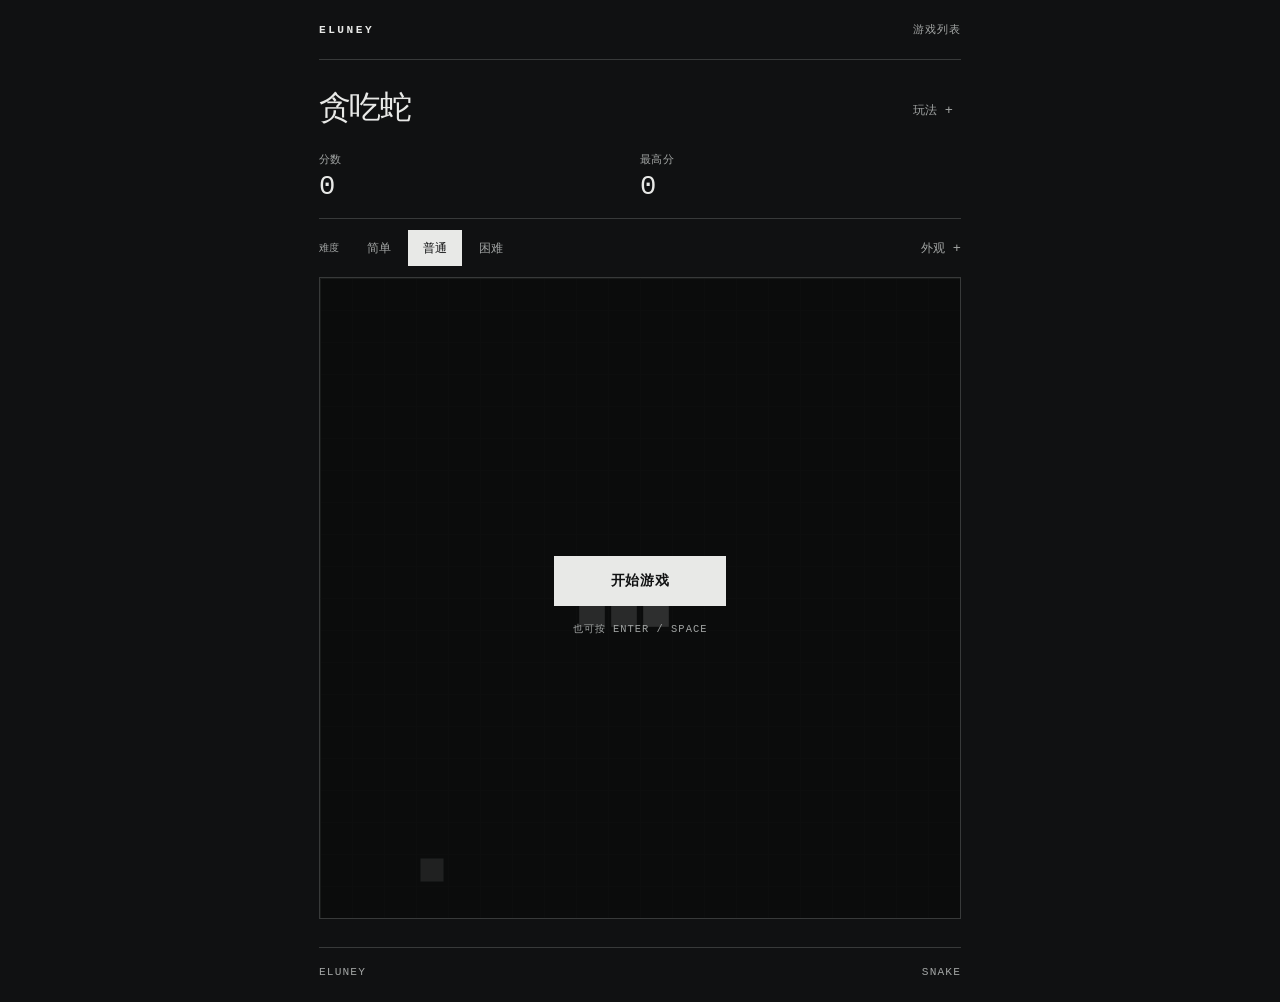
==== commit c432fe6f: "Simplify snake UI with state-specific actions and direct replay" ====
--- a/games/snake/index.html
+++ b/games/snake/index.html
@@ -12,16 +12,15 @@
 </head>
 <body data-theme="default">
   <div class="shell"><header class="site-header"><a class="wordmark" href="/" aria-label="ELUNEY 首页">ELUNEY</a><a class="back" href="/games/">游戏列表</a></header>
-    <main><section class="game-layout" aria-labelledby="game-title"><div class="intro"><p class="intro-kicker">SNAKE / 01</p><h1 id="game-title">贪吃蛇</h1><p class="description">保持节奏，别碰边界。<br>吃掉食物，走得更远。</p><p class="hint"><span class="desktop-hint">方向键 / WASD · 移动<br>Space · 暂停 / 继续<br>R · 暂停或结束后重开</span><span class="mobile-hint">滑动棋盘 / 方向键 · 移动<br>START / PAUSE / CONTINUE · 开始与暂停</span></p></div>
-      <div class="play-area"><div class="scoreboard" aria-label="游戏分数"><div class="stat"><span class="label">当前分数</span><strong class="value" id="score">0</strong></div><div class="stat"><span class="label">最高分</span><strong class="value" id="best-score">0</strong></div><div class="action-group"><button class="game-button" id="pause-button" type="button" disabled>暂停</button><button class="game-button" id="restart-button" type="button">重新开始</button></div></div>
-        <p class="game-state" role="status" aria-live="polite"><span class="mode-status" id="mode-status" data-mode="default">Default</span><span id="world-status">Normal</span><span id="state-status">Ready</span></p>
-        <div class="game-controls" aria-label="游戏设置"><div class="difficulty-group"><span class="control-label">难度</span><div class="difficulty-list" role="group" aria-label="选择难度"><button class="difficulty-button" type="button" data-difficulty="easy" aria-pressed="false">Easy</button><button class="difficulty-button" type="button" data-difficulty="normal" aria-pressed="true">Normal</button><button class="difficulty-button" type="button" data-difficulty="hard" aria-pressed="false">Hard</button></div></div><span class="status-note" id="buff-status"></span></div>
-        <div class="skin-controls" aria-label="皮肤设置"><div class="skin-group"><span class="control-label">Skins</span><div class="skin-list" role="group" aria-label="选择皮肤"><button class="skin-button" type="button" data-skin="default" aria-pressed="true">Default</button><button class="skin-button" type="button" data-skin="creator" aria-pressed="false" hidden>Creator</button><button class="skin-button" type="button" data-skin="subscriber-001" aria-pressed="false" hidden>Subscriber 001</button></div></div><button class="redeem-button" id="redeem-button" type="button">Redeem</button></div>
-        <div class="viewport-stage"><div class="board-wrap" id="board-wrap"><canvas id="board" width="600" height="600" role="img" aria-label="贪吃蛇游戏区域"></canvas><div class="start-screen" id="start-screen"><div class="start-copy"><p class="start-eyebrow">Ready</p><h2>准备开始</h2><button class="start-button" id="start-button" type="button">开始游戏</button><div class="start-skin"><img id="start-skin-preview" alt="当前皮肤预览" hidden><span class="start-skin-name" id="start-skin-name">Default</span></div><div class="start-difficulties" role="group" aria-label="开始前选择难度"><button class="difficulty-button" type="button" data-difficulty="easy">Easy</button><button class="difficulty-button" type="button" data-difficulty="normal">Normal</button><button class="difficulty-button" type="button" data-difficulty="hard">Hard</button></div><p>Enter / Space 开始<br>方向键 / WASD / Swipe 控制</p></div></div><div class="pause-overlay" id="pause-overlay" hidden><strong>Paused</strong><span>Space / 继续</span></div><div class="message" id="message" hidden><div class="message-copy"><h2 class="message-title" id="message-title">本局结束</h2><p class="message-text" id="message-text">按 R 或重新开始。</p><div class="game-over-stats" id="game-over-stats" hidden><div class="game-over-stat"><span>Score</span><strong id="final-score">0</strong></div><div class="game-over-stat"><span>Best</span><strong id="final-best">0</strong></div><div class="game-over-stat"><span>Length</span><strong id="final-length">3</strong></div><div class="game-over-stat"><span>Time</span><strong id="final-time">00:00</strong></div></div><p class="outside-note" id="outside-note" hidden>Outside discovered</p></div></div></div></div>
-        <div class="touch-controls" aria-label="触控控制器"><div class="direction-grid"><button class="direction up" type="button" data-direction="up" aria-label="向上">↑</button><button class="direction left" type="button" data-direction="left" aria-label="向左">←</button><button class="direction down" type="button" data-direction="down" aria-label="向下">↓</button><button class="direction right" type="button" data-direction="right" aria-label="向右">→</button></div><div class="skill-controls"><button class="func-button" type="button" data-control="BUTTON_FUNC" aria-label="开始"><span id="func-label">START</span></button><button class="skill-button" type="button" data-control="BUTTON_B" aria-label="Brake"><span>BRAKE</span><strong id="brake-status">IDLE</strong></button><button class="skill-button" type="button" data-control="BUTTON_A" aria-label="Boost"><span>BOOST</span><strong id="boost-status">IDLE</strong></button></div></div>
+    <main><section class="game-layout" aria-labelledby="game-title"><div class="intro"><h1 id="game-title">贪吃蛇</h1><details class="help" id="help-panel"><summary>玩法</summary><div class="help-copy"><p>吃掉食物，别碰边界，也别撞到自己。</p><p class="desktop-hint">方向键 / WASD · 移动<br>Enter / Space · 开始<br>Space · 暂停 / 继续<br>R · 暂停或结束后重开</p><p class="mobile-hint">滑动棋盘 / 方向键 · 移动<br>点击暂停，可继续或重新开局。<br>刹车减速，加速提高移动速度。</p></div></details></div>
+      <div class="play-area"><div class="scoreboard" aria-label="游戏分数"><div class="stat"><span class="label">分数</span><strong class="value" id="score">0</strong></div><div class="stat"><span class="label">最高分</span><strong class="value" id="best-score">0</strong></div><div class="action-group"><button class="game-button" id="pause-button" type="button" hidden>暂停</button></div></div>
+        <p class="sr-only" id="state-status" role="status" aria-live="polite">准备</p><p class="game-state" id="special-status" hidden><span class="mode-status" id="mode-status" hidden>CHEAT</span><span id="world-status" hidden>OUTSIDE</span><span id="buff-status" hidden></span></p>
+        <div class="game-controls" aria-label="游戏设置"><div class="difficulty-group"><span class="control-label">难度</span><div class="difficulty-list" role="group" aria-label="选择难度"><button class="difficulty-button" type="button" data-difficulty="easy" aria-pressed="false">简单</button><button class="difficulty-button" type="button" data-difficulty="normal" aria-pressed="true">普通</button><button class="difficulty-button" type="button" data-difficulty="hard" aria-pressed="false">困难</button></div></div><details class="appearance" id="appearance-panel"><summary>外观</summary><div class="skin-controls" aria-label="皮肤设置"><div class="skin-group"><span class="control-label">皮肤</span><div class="skin-list" role="group" aria-label="选择皮肤"><button class="skin-button" type="button" data-skin="default" aria-pressed="true">默认</button><button class="skin-button" type="button" data-skin="creator" aria-pressed="false" hidden>Creator</button><button class="skin-button" type="button" data-skin="subscriber-001" aria-pressed="false" hidden>Subscriber 001</button></div></div><button class="redeem-button" id="redeem-button" type="button">兑换皮肤</button></div></details></div>
+        <div class="viewport-stage"><div class="board-wrap" id="board-wrap"><canvas id="board" width="600" height="600" role="img" aria-label="贪吃蛇游戏区域"></canvas><div class="start-screen" id="start-screen"><div class="start-copy"><button class="start-button" id="start-button" type="button">开始游戏</button><p class="desktop-hint">也可按 Enter / Space</p></div></div><div class="pause-overlay" id="pause-overlay" hidden><strong>已暂停</strong><span class="desktop-hint">Space / 继续</span><button class="secondary-button" id="restart-button" type="button">重新开局</button></div><div class="message" id="message" hidden><div class="message-copy"><h2 class="message-title" id="message-title">本局结束</h2><p class="message-text" id="message-text"></p><div class="game-over-stats" id="game-over-stats" hidden><div class="game-over-stat"><span>分数</span><strong id="final-score">0</strong></div><div class="game-over-stat"><span>最高分</span><strong id="final-best">0</strong></div><div class="game-over-stat"><span>长度</span><strong id="final-length">3</strong></div><div class="game-over-stat"><span>用时</span><strong id="final-time">00:00</strong></div></div><button class="start-button" id="play-again-button" type="button">再来一局</button><p class="outside-note" id="outside-note" hidden>OUTSIDE 已发现</p></div></div></div></div>
+        <div class="touch-controls" id="touch-controls" aria-label="触控控制器" hidden><div class="direction-grid"><button class="direction up" type="button" data-direction="up" aria-label="向上">↑</button><button class="direction left" type="button" data-direction="left" aria-label="向左">←</button><button class="direction down" type="button" data-direction="down" aria-label="向下">↓</button><button class="direction right" type="button" data-direction="right" aria-label="向右">→</button></div><div class="skill-controls"><button class="func-button" type="button" data-control="BUTTON_FUNC" aria-label="暂停"><span id="func-label">暂停</span></button><button class="skill-button" type="button" data-control="BUTTON_B" aria-label="刹车"><span>刹车</span><strong id="brake-status"></strong></button><button class="skill-button" type="button" data-control="BUTTON_A" aria-label="加速"><span>加速</span><strong id="boost-status"></strong></button></div></div>
       </div></section></main><footer class="site-footer"><p class="footer-copy">ELUNEY</p><p class="footer-copy">Snake</p></footer></div>
-  <div class="modal" id="verification-modal" hidden><section class="dialog" role="dialog" aria-modal="true" aria-labelledby="verification-title"><header class="dialog-header"><p class="dialog-label">Access check</p><button class="dialog-close" id="dialog-close" type="button">关闭</button></header><div class="dialog-body"><h2 class="dialog-title" id="verification-title">验证</h2><p class="dialog-copy">输入访问口令以继续。</p><form id="verification-form"><label class="code-label" for="code-input">口令</label><input class="code-input" id="code-input" type="text" autocomplete="off" autocapitalize="off" spellcheck="false" placeholder="输入内容"><p class="dialog-error" id="dialog-error" role="alert"></p><div class="dialog-actions"><button class="dialog-button" type="submit">确认</button></div></form></div></section></div>
-  <div class="modal" id="redeem-modal" hidden><section class="dialog" role="dialog" aria-modal="true" aria-labelledby="redeem-title"><header class="dialog-header"><p class="dialog-label">Redeem</p><button class="dialog-close" id="redeem-close" type="button">关闭</button></header><div class="dialog-body"><h2 class="dialog-title" id="redeem-title">兑换</h2><p class="dialog-copy">输入一段兑换内容。</p><form id="redeem-form"><label class="code-label" for="redeem-input">Code</label><input class="code-input" id="redeem-input" type="text" autocomplete="off" autocapitalize="off" spellcheck="false" placeholder="输入内容"><p class="dialog-error" id="redeem-error" role="alert"></p><div class="dialog-actions"><button class="dialog-button" type="submit">确认</button></div></form></div></section></div>
+  <div class="modal" id="verification-modal" hidden><section class="dialog" role="dialog" aria-modal="true" aria-labelledby="verification-title"><header class="dialog-header"><p class="dialog-label">访问验证</p><button class="dialog-close" id="dialog-close" type="button">关闭</button></header><div class="dialog-body"><h2 class="dialog-title" id="verification-title">验证</h2><p class="dialog-copy">输入访问口令以继续。</p><form id="verification-form"><label class="code-label" for="code-input">口令</label><input class="code-input" id="code-input" type="text" autocomplete="off" autocapitalize="off" spellcheck="false" placeholder="输入内容"><p class="dialog-error" id="dialog-error" role="alert"></p><div class="dialog-actions"><button class="dialog-button" type="submit">确认</button></div></form></div></section></div>
+  <div class="modal" id="redeem-modal" hidden><section class="dialog" role="dialog" aria-modal="true" aria-labelledby="redeem-title"><header class="dialog-header"><p class="dialog-label">皮肤兑换</p><button class="dialog-close" id="redeem-close" type="button">关闭</button></header><div class="dialog-body"><h2 class="dialog-title" id="redeem-title">兑换</h2><p class="dialog-copy">输入皮肤兑换码。</p><form id="redeem-form"><label class="code-label" for="redeem-input">兑换码</label><input class="code-input" id="redeem-input" type="text" autocomplete="off" autocapitalize="off" spellcheck="false" placeholder="输入内容"><p class="dialog-error" id="redeem-error" role="alert"></p><div class="dialog-actions"><button class="dialog-button" type="submit">确认</button></div></form></div></section></div>
   <script type="module" src="./main.js"></script>
 </body>
 </html>
--- a/games/snake/refinements.css
+++ b/games/snake/refinements.css
@@ -1,106 +1,97 @@
-/* Game UI: one visual column for the HUD, setup and viewport. */
-:root {
-  --z-world: 0;
-  --z-hud: 1;
-  --z-controls: 2;
-  --z-overlay: 3;
-  --z-modal: 4;
-}
+/* Game-first layout. Each state has one primary action per device. */
+:root { --z-world: 0; --z-hud: 1; --z-controls: 2; --z-overlay: 3; --z-modal: 4; }
+[hidden] { display: none !important; }
+.sr-only { position: absolute; width: 1px; height: 1px; padding: 0; margin: -1px; overflow: hidden; clip-path: inset(50%); white-space: nowrap; border: 0; }
 body { min-height: 100vh; min-height: 100dvh; }
-.shell { width: min(1080px, calc(100% - 64px)); }
-.site-header { height: 68px; }
-main { padding: 48px 0 24px; }
-.game-layout { grid-template-columns: minmax(240px, 1fr) minmax(0, 640px); gap: clamp(40px, 6vw, 88px); }
-.intro { top: 40px; padding-top: 14px; }
-.intro-kicker { margin: 0 0 24px; color: var(--muted); font: .7rem var(--mono); letter-spacing: .14em; }
-h1 { font-size: clamp(3.2rem, 4.8vw, 4.5rem); line-height: 1.08; letter-spacing: -.065em; white-space: nowrap; }
-.description { max-width: 17rem; margin-top: 24px; font-size: .95rem; line-height: 1.85; }
-.hint { margin-top: 40px; font-size: .7rem; line-height: 2; letter-spacing: .03em; text-transform: none; }
+.shell { width: min(642px, calc(100% - 48px)); }
+.site-header { height: 60px; }
+main { padding: 28px 0 0; }
+.game-layout { grid-template-columns: 1fr; gap: 20px; }
+.intro { position: relative; top: auto; display: flex; align-items: flex-start; justify-content: space-between; gap: 20px; }
+h1 { font-size: 2rem; line-height: 1.2; letter-spacing: -.05em; white-space: nowrap; }
+summary { display: flex; align-items: center; justify-content: flex-end; gap: 8px; min-height: 44px; padding: 0 8px; color: var(--muted); font-size: .75rem; cursor: pointer; list-style: none; touch-action: manipulation; }
+summary::-webkit-details-marker { display: none; }
+summary::after { content: '+'; font: .85rem var(--mono); }
+details[open] > summary::after { content: '−'; }
+summary:hover { color: var(--ink); }
+summary:focus-visible { outline: 2px solid var(--ink); outline-offset: 2px; }
+button, summary { user-select: none; -webkit-user-select: none; -webkit-tap-highlight-color: transparent; }
+.help { min-width: 0; max-width: 300px; }
+.help-copy { padding: 8px 0 16px; color: var(--muted); font-size: .8rem; line-height: 1.9; overflow-wrap: anywhere; }
+.help-copy p { margin: 0 0 10px; }
 .mobile-hint { display: none; }
 .play-area { width: 100%; }
-.scoreboard { grid-template-columns: 1fr 1fr auto; border-bottom: 1px solid var(--line); }
-.stat { padding: 18px 20px; }
-.label { font-size: .7rem; letter-spacing: .06em; }
-.value { margin-top: 6px; font-size: 1.8rem; font-weight: 500; font-variant-numeric: tabular-nums; }
-.action-group { gap: 8px; padding: 14px; align-items: center; }
-.game-button { min-height: 44px; min-width: 78px; padding: 0 12px; border: 1px solid var(--line); background: transparent; letter-spacing: .03em; }
-.game-button:disabled { opacity: .55; }
-.game-state { min-height: 38px; align-items: center; padding: 0 20px; border: 0; font-size: .66rem; letter-spacing: .08em; }
-.game-controls, .skin-controls { border: 0; border-top: 1px solid var(--line); background: transparent; }
-.game-controls { min-height: 58px; padding: 10px 20px; }
-.difficulty-group, .skin-group { gap: 16px; }
-.control-label { min-width: 38px; font-size: .65rem; letter-spacing: .08em; }
-.difficulty-list, .skin-list { gap: 4px; flex-wrap: wrap; }
-.difficulty-button, .skin-button { min-height: 36px; height: auto; min-width: 62px; padding: 0 12px; border: 1px solid transparent; font-size: .65rem; letter-spacing: .03em; }
-.difficulty-button:last-child, .skin-button:last-child { border-right: 1px solid transparent; }
-.difficulty-button[aria-pressed="true"], .skin-button[aria-pressed="true"] { border-color: var(--ink); }
-.skin-group { min-width: 0; padding: 10px 20px; }
-.skin-controls { min-height: 56px; margin-bottom: 12px; align-items: center; }
-.redeem-button { align-self: stretch; min-width: 84px; background: transparent; border-left: 0; font-size: .65rem; }
+.scoreboard { grid-template-columns: 1fr 1fr auto; border: 0; border-bottom: 1px solid var(--line); }
+.stat { padding: 0 16px 16px 0; border: 0; }
+.label { font-size: .7rem; letter-spacing: .04em; }
+.value { margin-top: 4px; font-size: 1.7rem; font-weight: 500; font-variant-numeric: tabular-nums; }
+.action-group { display: flex; align-items: center; }
+.game-button { min-height: 44px; min-width: 72px; padding: 0 14px; border: 1px solid var(--line); background: transparent; font-size: .75rem; letter-spacing: 0; }
+.game-state { min-height: 0; justify-content: flex-start; gap: 12px; padding: 10px 0 0; border: 0; font-size: .65rem; }
+.game-controls { position: relative; display: flex; justify-content: space-between; min-height: 58px; padding: 6px 0; gap: 8px; border: 0; background: transparent; }
+.difficulty-group { gap: 12px; }
+.control-label { font-size: .65rem; letter-spacing: .04em; }
+.difficulty-list { gap: 2px; }
+.difficulty-button { min-height: 36px; height: auto; min-width: 54px; padding: 0 10px; border: 1px solid transparent; font-family: var(--sans); font-size: .75rem; letter-spacing: 0; }
+.difficulty-button:last-child { border: 1px solid transparent; }
+.difficulty-button[aria-pressed="true"] { border-color: var(--ink); }
+.difficulty-button:disabled:not([aria-pressed="true"]) { opacity: .5; }
+.appearance > summary { padding-right: 0; }
+.skin-controls { position: absolute; top: 100%; left: 0; right: 0; z-index: var(--z-overlay); display: flex; align-items: center; flex-wrap: wrap; padding: 16px; gap: 12px; min-height: 0; border: 1px solid var(--line); background: var(--panel); }
+.skin-group { padding: 0; gap: 12px; flex-wrap: wrap; }
+.skin-list { flex-wrap: wrap; gap: 4px; }
+.skin-button { min-height: 44px; min-width: 60px; padding: 0 12px; border: 1px solid var(--line); font-size: .7rem; letter-spacing: .02em; }
+.skin-button:last-child { border-right: 1px solid var(--line); }
+.redeem-button { min-height: 44px; min-width: 78px; padding: 0 8px; border: 0; background: transparent; font-family: var(--sans); font-size: .75rem; letter-spacing: 0; }
 .board-wrap { box-sizing: content-box; z-index: var(--z-world); isolation: isolate; }
 .board-wrap canvas { position: relative; z-index: var(--z-world); pointer-events: none; }
-.start-screen, .message { z-index: var(--z-overlay); pointer-events: none; padding: 24px; background: rgb(11 12 12 / .72); }
+.start-screen, .message { z-index: var(--z-overlay); padding: 24px; pointer-events: none; background: rgb(11 12 12 / .84); }
 .start-copy, .message-copy { pointer-events: auto; }
-.start-eyebrow { margin-bottom: 14px; font-size: .65rem; letter-spacing: .18em; }
-.start-copy h2, .message-title { font-size: clamp(1.8rem, 3vw, 2.4rem); letter-spacing: -.04em; }
-.start-button { display: inline-flex; align-items: center; justify-content: center; min-height: 50px; min-width: 172px; margin-top: 24px; font-size: .8rem; letter-spacing: .06em; }
+.start-button { display: inline-flex; align-items: center; justify-content: center; min-height: 50px; min-width: 172px; padding: 0 20px; font-family: var(--sans); font-size: .85rem; letter-spacing: .04em; }
 .start-button:hover { background: #fff; }
-.start-skin { margin: 18px 0 10px; }
-.start-copy p { font-size: .66rem; letter-spacing: .04em; line-height: 1.9; }
-.start-difficulties { display: none; }
-.pause-overlay { top: 50%; left: 50%; z-index: var(--z-overlay); min-width: 150px; padding: 14px 18px; text-align: center; transform: translate(-50%, -50%); pointer-events: none; }
+.start-copy p { font-size: .65rem; line-height: 1.9; color: var(--muted); }
+.pause-overlay { top: 50%; left: 50%; z-index: var(--z-overlay); min-width: 160px; padding: 18px 20px 10px; text-align: center; transform: translate(-50%, -50%); pointer-events: auto; }
+.pause-overlay strong { font-family: var(--sans); font-size: 1rem; letter-spacing: .02em; }
+.pause-overlay span { font-size: .6rem; }
+.secondary-button { min-height: 44px; margin-top: 8px; padding: 0 12px; border: 0; background: transparent; color: var(--muted); font-size: .75rem; cursor: pointer; touch-action: manipulation; }
+.secondary-button:hover { color: var(--ink); }
+.message-title { font-size: 1.8rem; }
+.message-text:empty { display: none; }
+.message .start-button { margin-top: 20px; }
+.game-over-stats { margin-top: 20px; }
+.game-over-stat span { font-family: var(--sans); letter-spacing: 0; }
 .modal { z-index: var(--z-modal); }
-.scoreboard, .game-state, .game-controls, .skin-controls { position: relative; z-index: var(--z-hud); }
-.touch-controls { position: relative; z-index: var(--z-controls); grid-template-columns: 1fr 1fr; align-items: center; gap: 20px; margin-top: 20px; padding-bottom: max(32px, calc(24px + env(safe-area-inset-bottom))); touch-action: manipulation; }
+.touch-controls { position: relative; z-index: var(--z-controls); grid-template-columns: 1fr 1fr; align-items: center; gap: 16px; margin-top: 18px; padding-bottom: max(24px, calc(16px + env(safe-area-inset-bottom))); touch-action: manipulation; }
 .direction, .skill-button, .func-button, .difficulty-button, .skin-button, .redeem-button, .game-button, .start-button { touch-action: manipulation; }
-.skill-controls { display: grid; grid-template-columns: repeat(2, 1fr); justify-items: center; gap: 10px; width: 100%; }
-.skill-button { display: grid; width: 68px; height: 68px; place-content: center; gap: 5px; border: 1px solid var(--line); border-radius: 50%; background: var(--panel); color: var(--ink); cursor: pointer; font-family: var(--mono); font-size: .6rem; letter-spacing: .05em; text-align: center; -webkit-tap-highlight-color: transparent; }
-.skill-button strong { font-size: .55rem; font-weight: 500; }
+.skill-controls { display: grid; grid-template-columns: repeat(2, 1fr); justify-items: center; gap: 8px; width: 100%; }
+.skill-button { display: grid; width: clamp(56px, 16.4vw, 64px); height: clamp(56px, 16.4vw, 64px); place-content: center; gap: 4px; border: 1px solid var(--line); border-radius: 50%; background: var(--panel); color: var(--ink); cursor: pointer; font-family: var(--sans); font-size: .75rem; text-align: center; -webkit-tap-highlight-color: transparent; }
+.skill-button strong { font: .55rem var(--mono); }
+.skill-button strong:empty { display: none; }
 .skill-button[data-state="active"] { border-color: var(--ink); background: var(--panel-hover); }
 .skill-button[data-state="cooldown"] { color: var(--muted); }
-.func-button { grid-column: 1 / -1; display: grid; width: 64px; min-height: 44px; place-items: center; border: 1px solid var(--line); border-radius: 22px; background: transparent; color: var(--muted); cursor: pointer; font-family: var(--mono); font-size: .5rem; letter-spacing: .04em; }
-.func-button:enabled:hover, .func-button:enabled:active { color: var(--ink); border-color: var(--ink); }
-.site-footer { margin-top: 36px; padding-top: 20px; }
+.func-button { grid-column: 1 / -1; display: grid; width: 72px; min-height: 44px; place-items: center; border: 1px solid var(--line); border-radius: 22px; background: transparent; color: var(--ink); cursor: pointer; font-size: .75rem; }
+.func-button:enabled:hover, .func-button:enabled:active { border-color: var(--ink); }
+.site-footer { margin-top: 28px; padding: 18px 0 max(24px, calc(16px + env(safe-area-inset-bottom))); }
 [data-debug-ui-hitbox="true"] button { outline: 1px dashed var(--ink); outline-offset: -1px; }
-@media (max-width: 1000px) {
-  .shell { width: min(640px, calc(100% - 40px)); }
-  main { padding-top: 32px; }
-  .game-layout { grid-template-columns: 1fr; gap: 28px; }
-  .intro { position: static; padding-top: 0; }
-  .intro-kicker { margin-bottom: 12px; }
-  h1 { font-size: 3rem; }
-  .description { max-width: none; margin-top: 12px; }
-  .hint { margin-top: 16px; line-height: 1.8; }
-}
 @media (max-width: 760px) {
-  .shell { width: min(640px, calc(100% - 32px)); }
-  .site-header { height: 56px; }
-  main { padding: 24px 0 16px; }
-  .game-layout { gap: 24px; }
-  .intro-kicker { font-size: .6rem; }
-  h1 { font-size: 2.4rem; }
-  .description { margin-top: 10px; font-size: .8rem; line-height: 1.6; }
-  .description br { display: none; }
-  .hint { margin-top: 12px; font-size: .62rem; line-height: 1.8; }
+  .shell { width: min(642px, calc(100% - 32px)); }
+  .site-header { height: 52px; }
+  main { padding-top: 20px; }
+  .game-layout { gap: 16px; }
+  h1 { font-size: 1.7rem; padding-top: 6px; }
   .desktop-hint { display: none; }
+  .pause-overlay .desktop-hint { display: none; }
   .mobile-hint { display: block; }
-  .scoreboard { grid-template-columns: 1fr 1fr; }
-  .stat { padding: 14px 16px; }
-  .value { font-size: 1.65rem; }
-  .action-group { grid-column: 1 / -1; grid-template-columns: 1fr 1fr; padding: 0; gap: 0; }
-  .game-button { border: 0; border-top: 1px solid var(--line); min-height: 44px; }
-  .game-button:last-child { border-left: 1px solid var(--line); }
-  .game-state { padding: 0 12px; font-size: .58rem; }
-  .game-controls { grid-template-columns: 1fr auto; padding: 8px 12px; min-height: 60px; }
-  .difficulty-group, .skin-group { gap: 8px; }
-  .difficulty-button, .skin-button { min-height: 44px; padding: 0 10px; }
-  .skin-group { padding: 8px 12px; flex-wrap: wrap; }
-  .redeem-button { min-height: 44px; min-width: 64px; }
-  .skin-controls { margin-bottom: 8px; }
-  .touch-controls { gap: 12px; margin-top: 18px; padding-bottom: max(40px, calc(24px + env(safe-area-inset-bottom))); }
+  .help { max-width: 220px; }
+  .help-copy { font-size: .7rem; }
+  .stat { padding: 0 12px 12px 0; }
+  .value { font-size: 1.5rem; }
+  .game-controls { grid-template-columns: none; }
+  .difficulty-group { gap: 8px; }
+  .difficulty-button { min-height: 44px; min-width: 48px; padding: 0 8px; }
+  #pause-button { display: none; }
   .direction-grid { grid-template-columns: repeat(3, clamp(44px, 13.4vw, 52px)); gap: 5px; }
   .direction { width: clamp(44px, 13.4vw, 52px); height: 48px; }
-  .skill-button { width: clamp(56px, 16.4vw, 64px); height: clamp(56px, 16.4vw, 64px); }
-  .skill-controls { gap: 8px; }
-  .site-footer { margin-top: 12px; padding-bottom: max(24px, calc(16px + env(safe-area-inset-bottom))); }
+  .touch-controls { gap: 12px; }
+  .site-footer { margin-top: 12px; }
 }
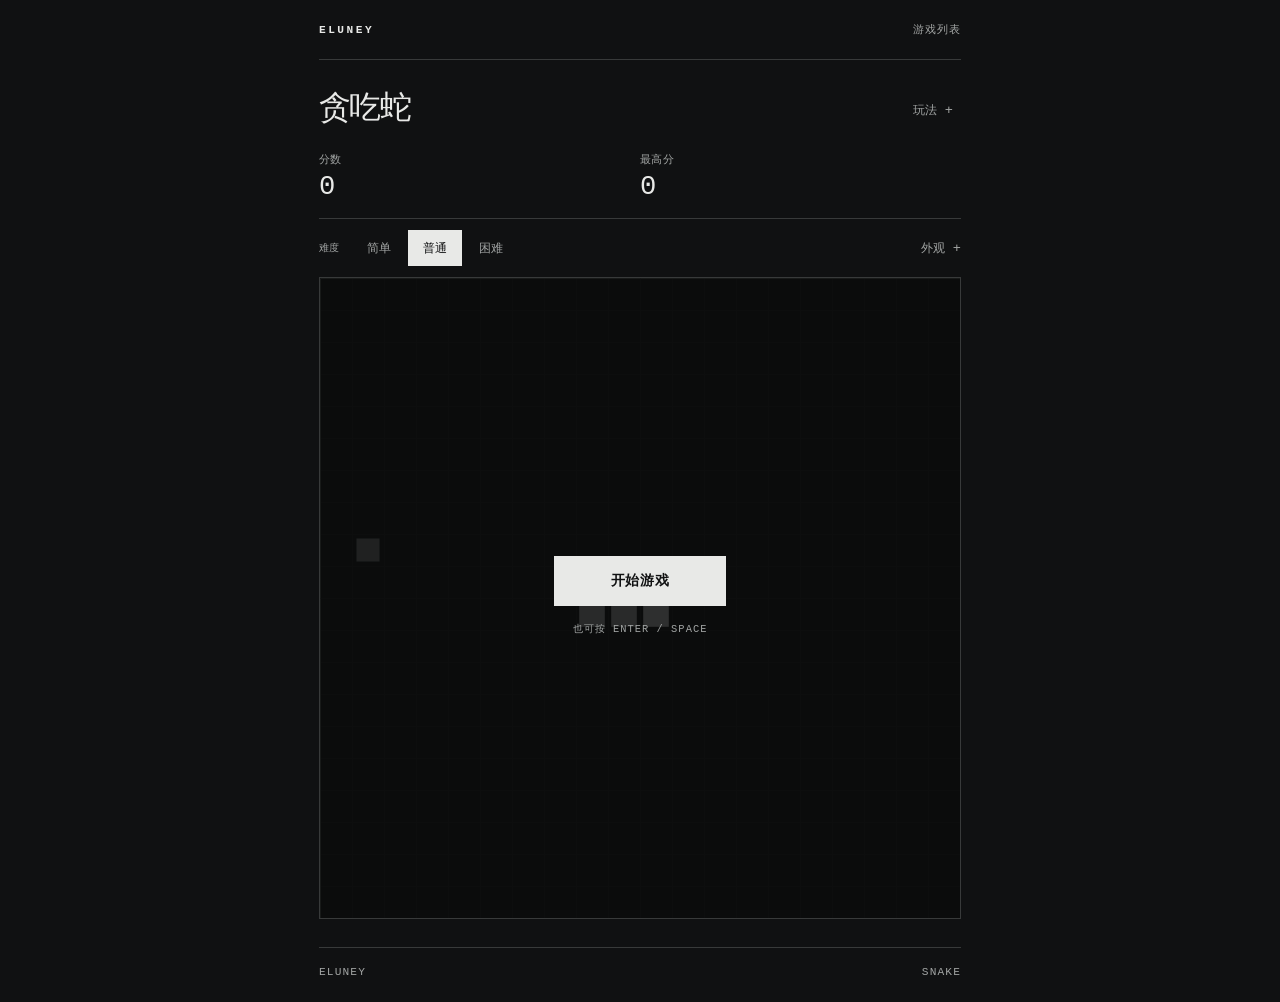
==== commit 9f08d981: "Migrate Default UI to component slots and read-only actions" ====
--- a/games/snake/index.html
+++ b/games/snake/index.html
@@ -9,12 +9,13 @@
   <link rel="icon" href="data:image/svg+xml,%3Csvg xmlns='http://www.w3.org/2000/svg' viewBox='0 0 16 16'%3E%3Crect width='16' height='16' fill='%23101112'/%3E%3Cpath d='M3 8h10M8 3v10' stroke='%23e8e9e7'/%3E%3C/svg%3E">
   <link rel="stylesheet" href="./styles.css">
   <link rel="stylesheet" href="./refinements.css">
+  <link rel="stylesheet" href="./themes.css">
 </head>
-<body data-theme="default">
+<body data-snake-game>
   <div class="shell"><header class="site-header"><a class="wordmark" href="/" aria-label="ELUNEY 首页">ELUNEY</a><a class="back" href="/games/">游戏列表</a></header>
-    <main><section class="game-layout" aria-labelledby="game-title"><div class="intro"><h1 id="game-title">贪吃蛇</h1><details class="help" id="help-panel"><summary>玩法</summary><div class="help-copy"><p>吃掉食物，别碰边界，也别撞到自己。</p><p class="desktop-hint">方向键 / WASD · 移动<br>Enter / Space · 开始<br>Space · 暂停 / 继续<br>R · 暂停或结束后重开</p><p class="mobile-hint">滑动棋盘 / 方向键 · 移动<br>点击暂停，可继续或重新开局。<br>刹车减速，加速提高移动速度。</p></div></details></div>
+    <main><section class="game-layout" id="snake-ui-root" aria-labelledby="game-title"><div class="intro"><h1 id="game-title">贪吃蛇</h1><details class="help" id="help-panel"><summary>玩法</summary><div class="help-copy"><p>吃掉食物，别碰边界，也别撞到自己。</p><p class="desktop-hint">方向键 / WASD · 移动<br>Enter / Space · 开始<br>Space · 暂停 / 继续<br>R · 暂停或结束后重开</p><p class="mobile-hint">滑动棋盘 / 方向键 · 移动<br>点击暂停，可继续或重新开局。<br>刹车减速，加速提高移动速度。</p></div></details></div>
       <div class="play-area"><div class="scoreboard" aria-label="游戏分数"><div class="stat"><span class="label">分数</span><strong class="value" id="score">0</strong></div><div class="stat"><span class="label">最高分</span><strong class="value" id="best-score">0</strong></div><div class="action-group"><button class="game-button" id="pause-button" type="button" hidden>暂停</button></div></div>
-        <p class="sr-only" id="state-status" role="status" aria-live="polite">准备</p><p class="game-state" id="special-status" hidden><span class="mode-status" id="mode-status" hidden>CHEAT</span><span id="world-status" hidden>OUTSIDE</span><span id="buff-status" hidden></span></p>
+        <div id="status-slot"><p class="sr-only" id="state-status" role="status" aria-live="polite">准备</p><p class="game-state" id="special-status" hidden><span class="mode-status" id="mode-status" hidden>CHEAT</span><span id="world-status" hidden>OUTSIDE</span><span id="buff-status" hidden></span></p></div>
         <div class="game-controls" aria-label="游戏设置"><div class="difficulty-group"><span class="control-label">难度</span><div class="difficulty-list" role="group" aria-label="选择难度"><button class="difficulty-button" type="button" data-difficulty="easy" aria-pressed="false">简单</button><button class="difficulty-button" type="button" data-difficulty="normal" aria-pressed="true">普通</button><button class="difficulty-button" type="button" data-difficulty="hard" aria-pressed="false">困难</button></div></div><details class="appearance" id="appearance-panel"><summary>外观</summary><div class="skin-controls" aria-label="皮肤设置"><div class="skin-group"><span class="control-label">皮肤</span><div class="skin-list" role="group" aria-label="选择皮肤"><button class="skin-button" type="button" data-skin="default" aria-pressed="true">默认</button><button class="skin-button" type="button" data-skin="creator" aria-pressed="false" hidden>Creator</button><button class="skin-button" type="button" data-skin="subscriber-001" aria-pressed="false" hidden>Subscriber 001</button></div></div><button class="redeem-button" id="redeem-button" type="button">兑换皮肤</button></div></details></div>
         <div class="viewport-stage"><div class="board-wrap" id="board-wrap"><canvas id="board" width="600" height="600" role="img" aria-label="贪吃蛇游戏区域"></canvas><div class="start-screen" id="start-screen"><div class="start-copy"><button class="start-button" id="start-button" type="button">开始游戏</button><p class="desktop-hint">也可按 Enter / Space</p></div></div><div class="pause-overlay" id="pause-overlay" hidden><strong>已暂停</strong><span class="desktop-hint">Space / 继续</span><button class="secondary-button" id="restart-button" type="button">重新开局</button></div><div class="message" id="message" hidden><div class="message-copy"><h2 class="message-title" id="message-title">本局结束</h2><p class="message-text" id="message-text"></p><div class="game-over-stats" id="game-over-stats" hidden><div class="game-over-stat"><span>分数</span><strong id="final-score">0</strong></div><div class="game-over-stat"><span>最高分</span><strong id="final-best">0</strong></div><div class="game-over-stat"><span>长度</span><strong id="final-length">3</strong></div><div class="game-over-stat"><span>用时</span><strong id="final-time">00:00</strong></div></div><button class="start-button" id="play-again-button" type="button">再来一局</button><p class="outside-note" id="outside-note" hidden>OUTSIDE 已发现</p></div></div></div></div>
         <div class="touch-controls" id="touch-controls" aria-label="触控控制器" hidden><div class="direction-grid"><button class="direction up" type="button" data-direction="up" aria-label="向上">↑</button><button class="direction left" type="button" data-direction="left" aria-label="向左">←</button><button class="direction down" type="button" data-direction="down" aria-label="向下">↓</button><button class="direction right" type="button" data-direction="right" aria-label="向右">→</button></div><div class="skill-controls"><button class="func-button" type="button" data-control="BUTTON_FUNC" aria-label="暂停"><span id="func-label">暂停</span></button><button class="skill-button" type="button" data-control="BUTTON_B" aria-label="刹车"><span>刹车</span><strong id="brake-status"></strong></button><button class="skill-button" type="button" data-control="BUTTON_A" aria-label="加速"><span>加速</span><strong id="boost-status"></strong></button></div></div>
--- a/games/snake/themes.css
+++ b/games/snake/themes.css
@@ -0,0 +1,18 @@
+/* All pack styling and tokens are scoped to the game document. */
+body[data-snake-game] { --paper:var(--ui-bg,#101112); --panel:var(--ui-surface,#171919); --ink:var(--ui-text,#e8e9e7); --muted:var(--ui-muted,#a2a5a4); --line:var(--ui-border,#383a3a); --sans:var(--ui-font-body,Arial,sans-serif); --mono:var(--ui-font-display,Consolas,monospace); }
+[data-snake-game] .ui-slot { display:contents; }
+[data-snake-game] .theme-region { min-width:0; }
+[data-snake-game] [data-region="main"] > .ui-slot > .intro { margin-bottom:20px; }
+[data-snake-game] .skin-controls { max-height:min(65dvh,480px); overflow:auto; display:block; }
+[data-snake-game] .skin-catalog { display:grid; gap:12px; }
+[data-snake-game] .skin-card { display:grid; grid-template-columns:52px minmax(0,1fr) auto; align-items:center; gap:12px; padding:12px 0; border-bottom:1px solid var(--line); }
+[data-snake-game] .skin-art { display:grid; place-items:center; width:52px; height:52px; color:var(--ui-accent); }
+[data-snake-game] .skin-art img { width:100%;height:100%;object-fit:contain; }
+[data-snake-game] .skin-description h3 { margin:0;font-size:.85rem;font-weight:500; }
+[data-snake-game] .skin-description p,[data-snake-game] .skin-description small { margin:6px 0 0;color:var(--muted);font-size:.7rem;line-height:1.7; }
+[data-snake-game] .selector-notice { min-height:1em;font-size:.7rem;color:var(--muted); }
+[data-snake-game] .theme-region > .ui-slot > #status-slot:has(#special-status[hidden]) { margin:0; }
+[data-snake-game] button { transition-duration:var(--ui-motion-duration); }
+[data-snake-game] .dialog { border-radius:var(--ui-radius); }
+@media(max-width:760px){[data-snake-game] .skin-card { grid-template-columns:44px minmax(0,1fr);gap:8px; }[data-snake-game] .skin-card .skin-button { grid-column:2;justify-self:start; }[data-snake-game] .skin-art {width:44px;height:44px;} }
+@media(prefers-reduced-motion:reduce){[data-snake-game] button {transition:none;} }
